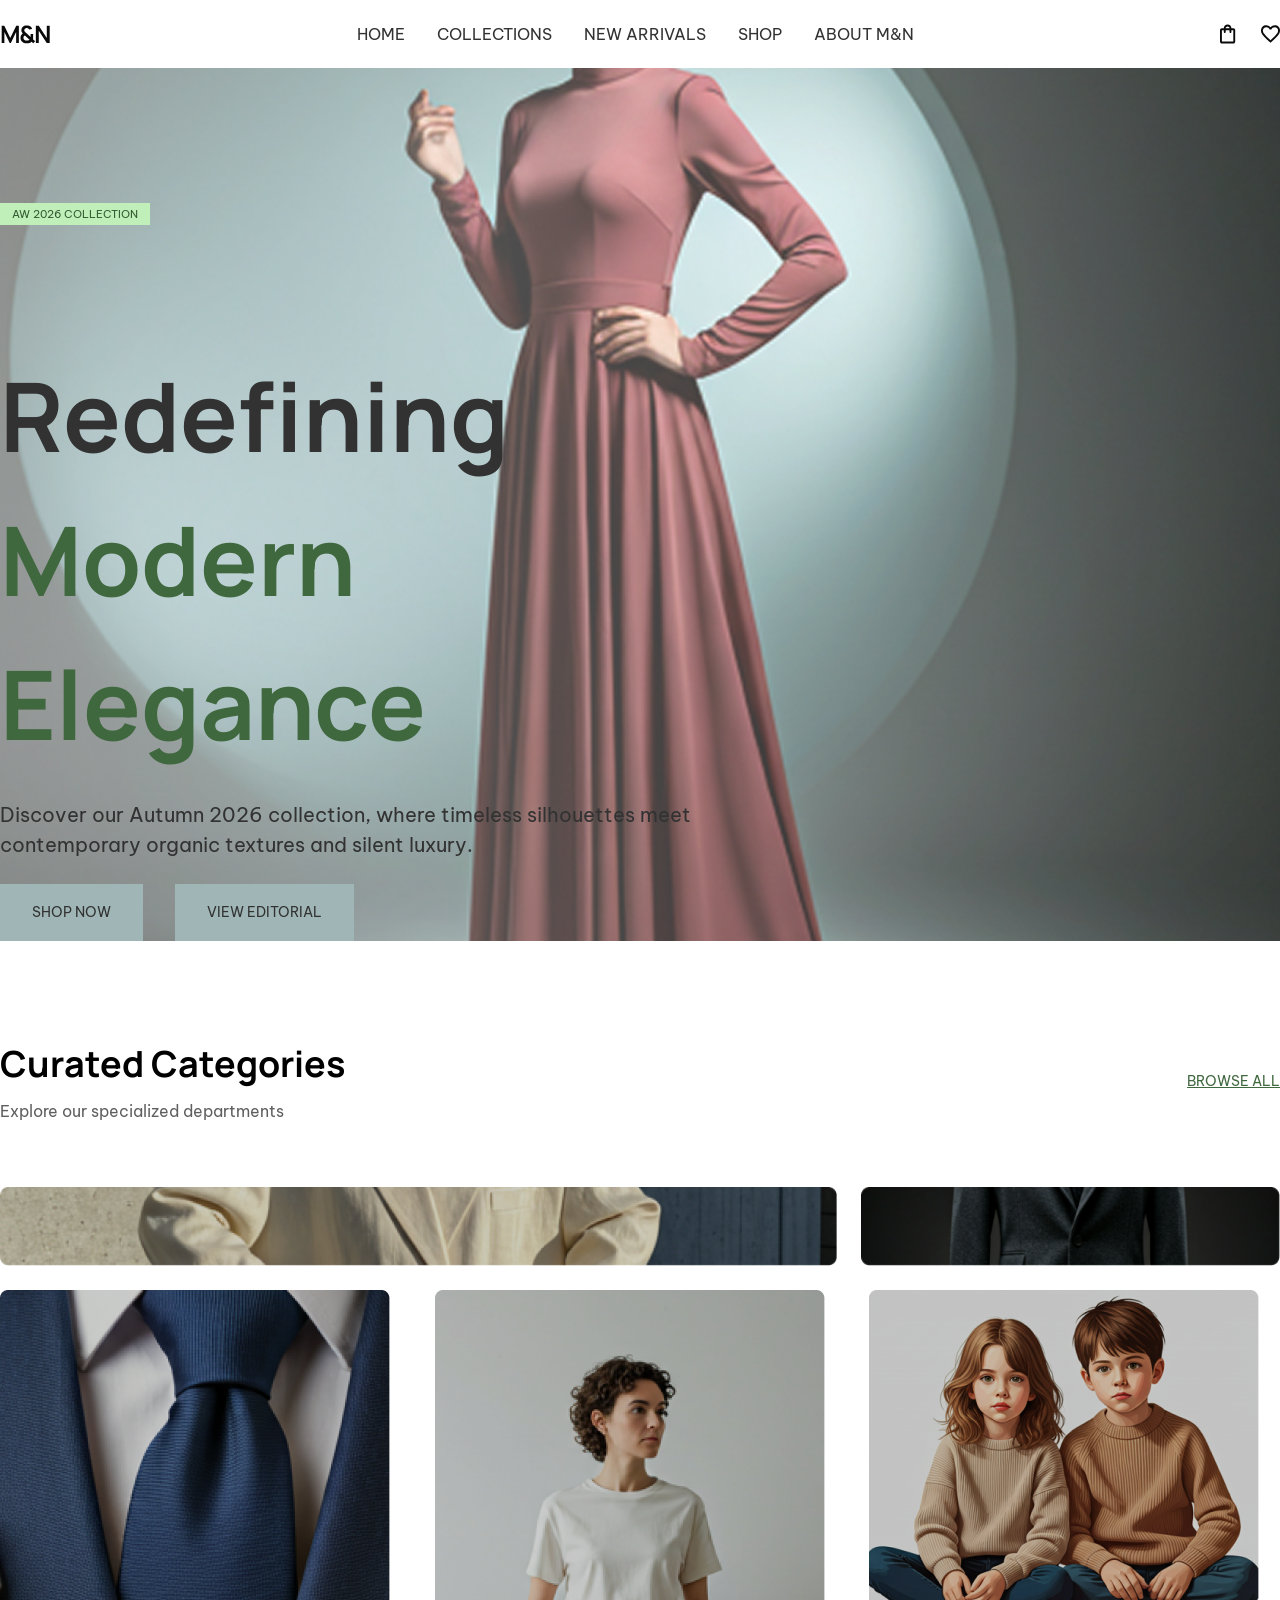
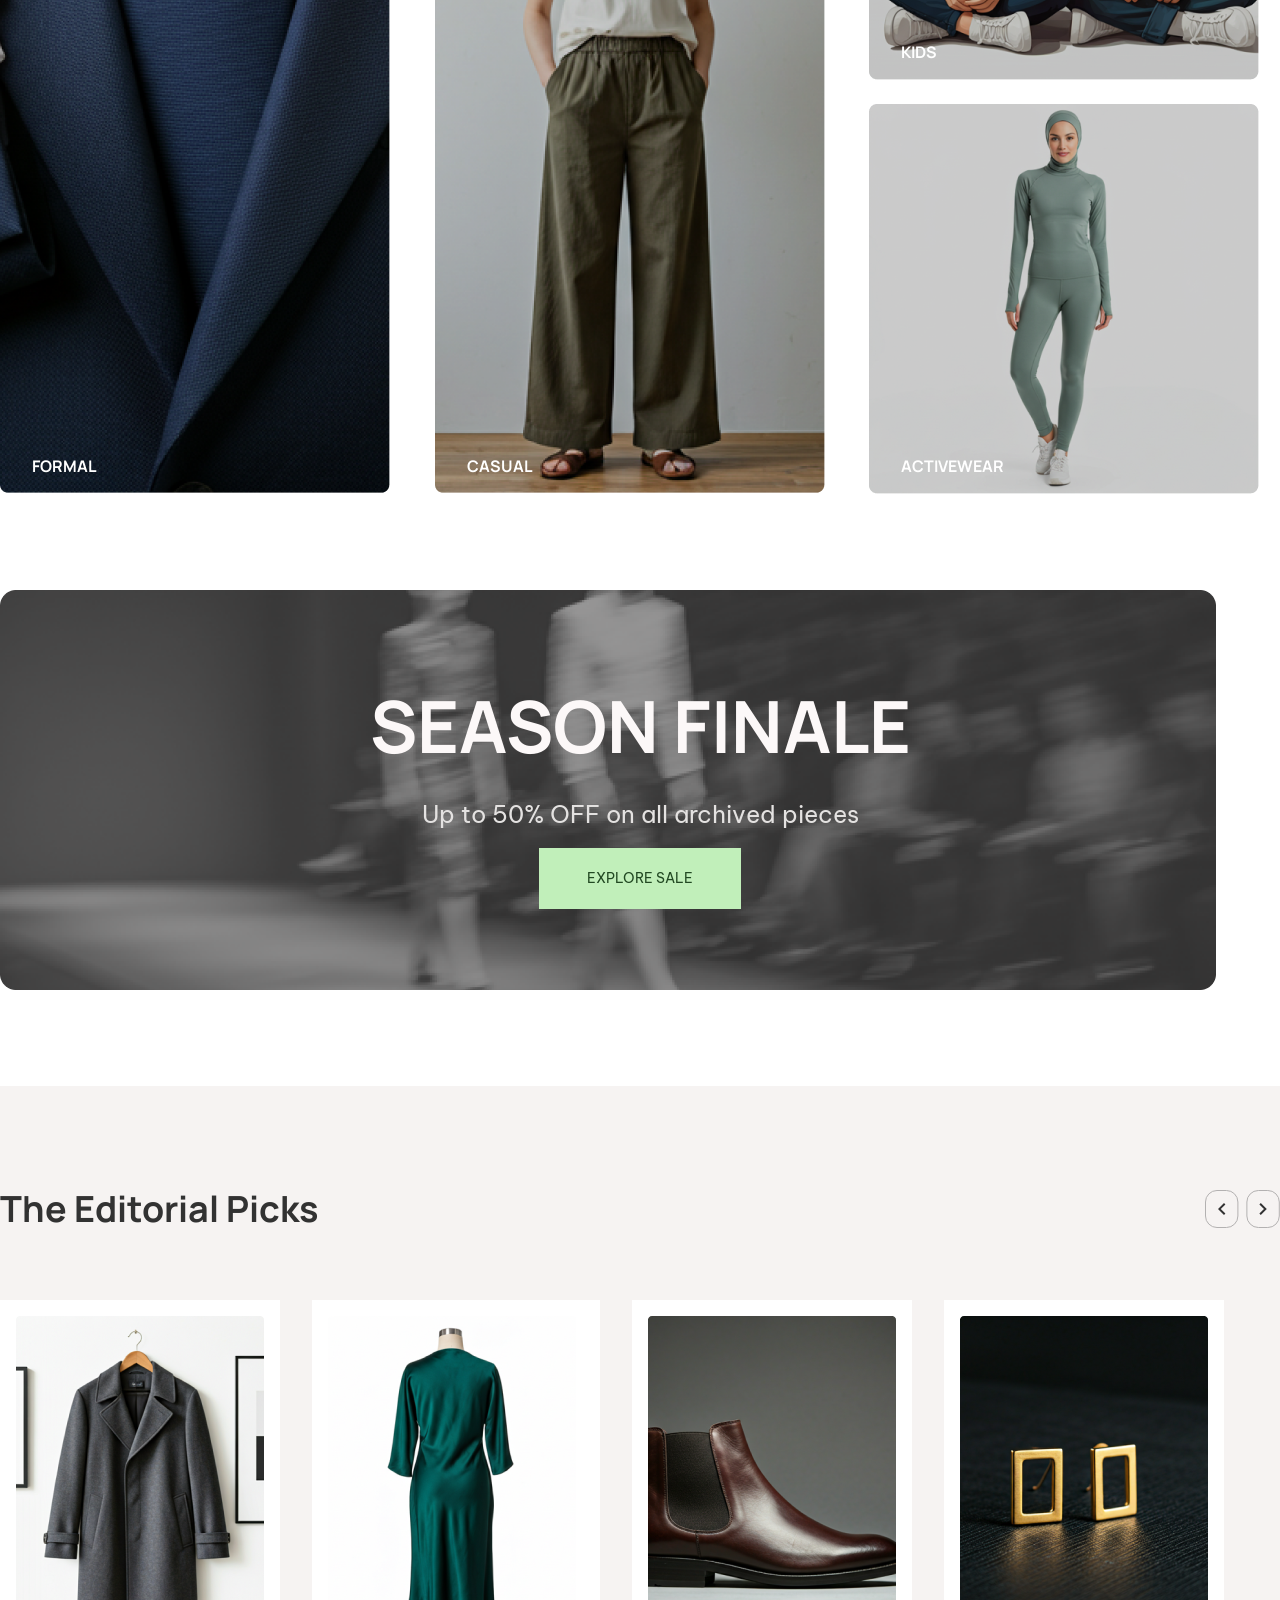
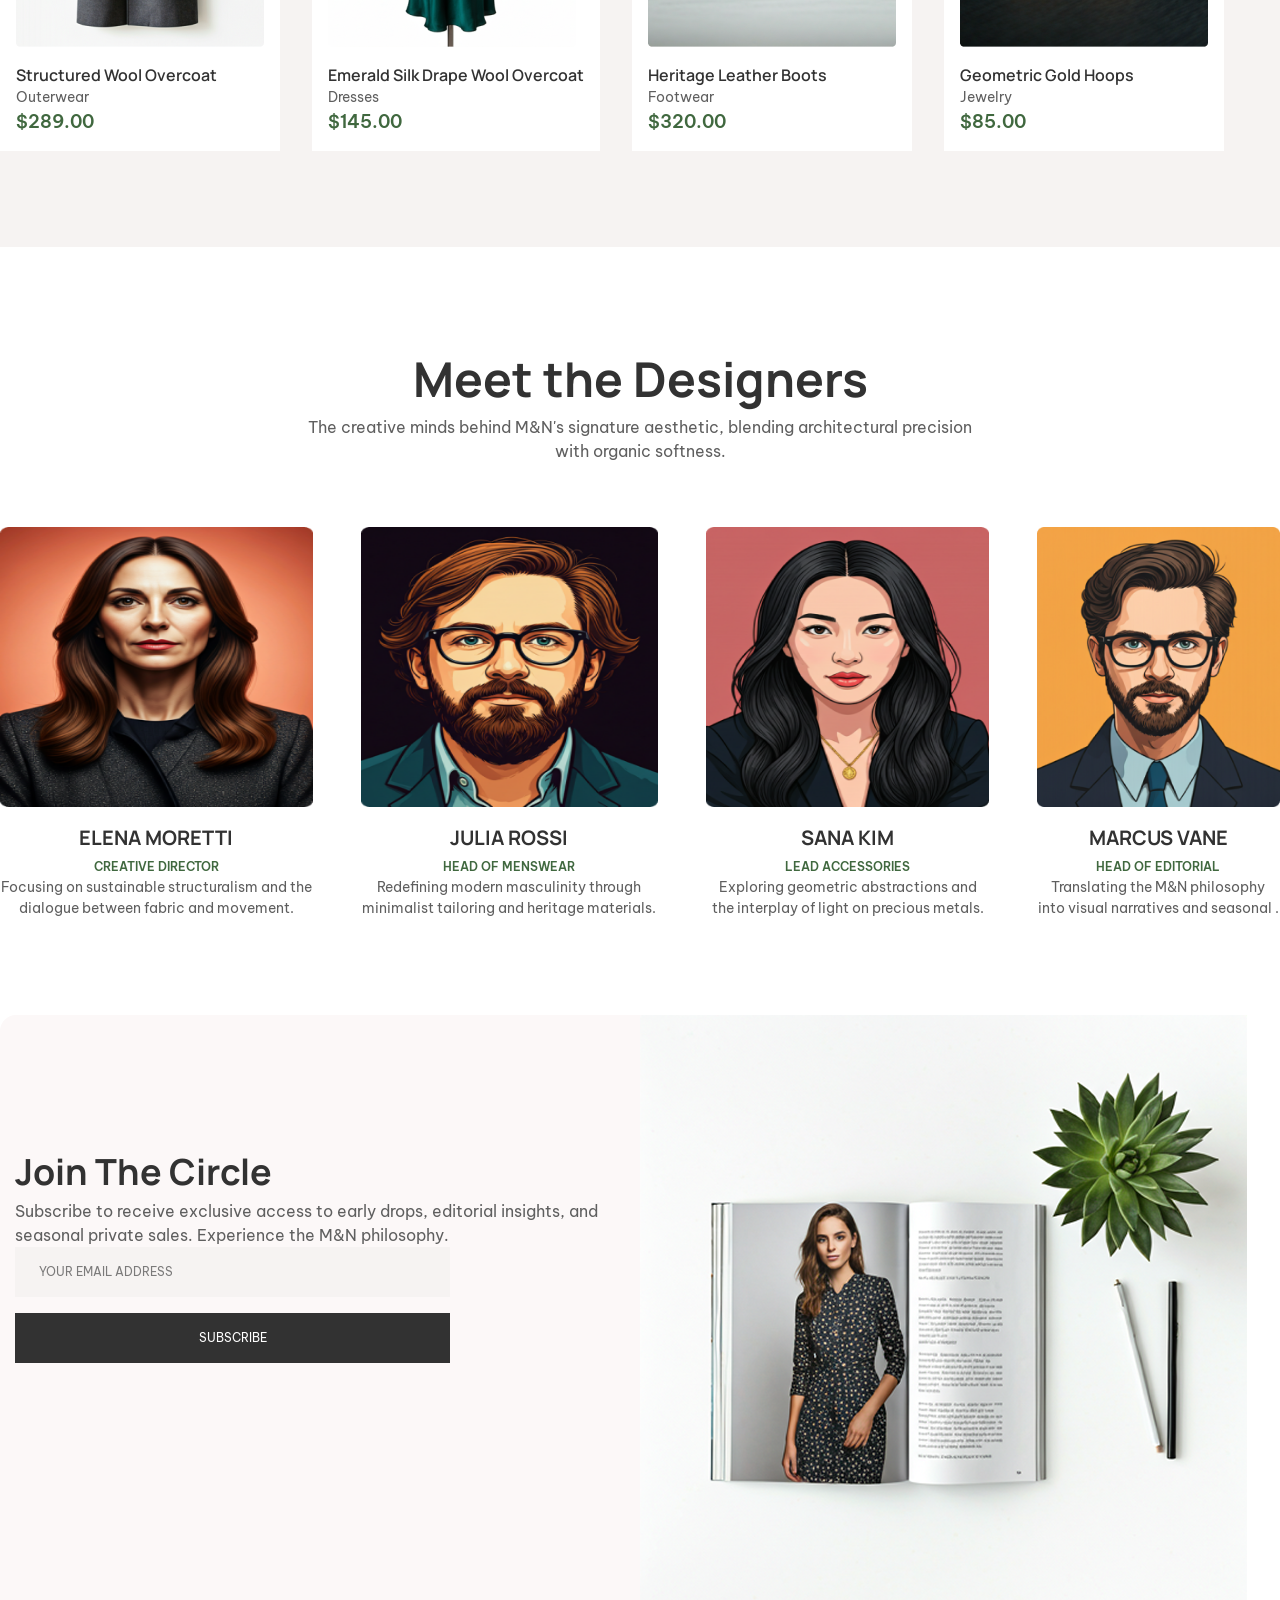
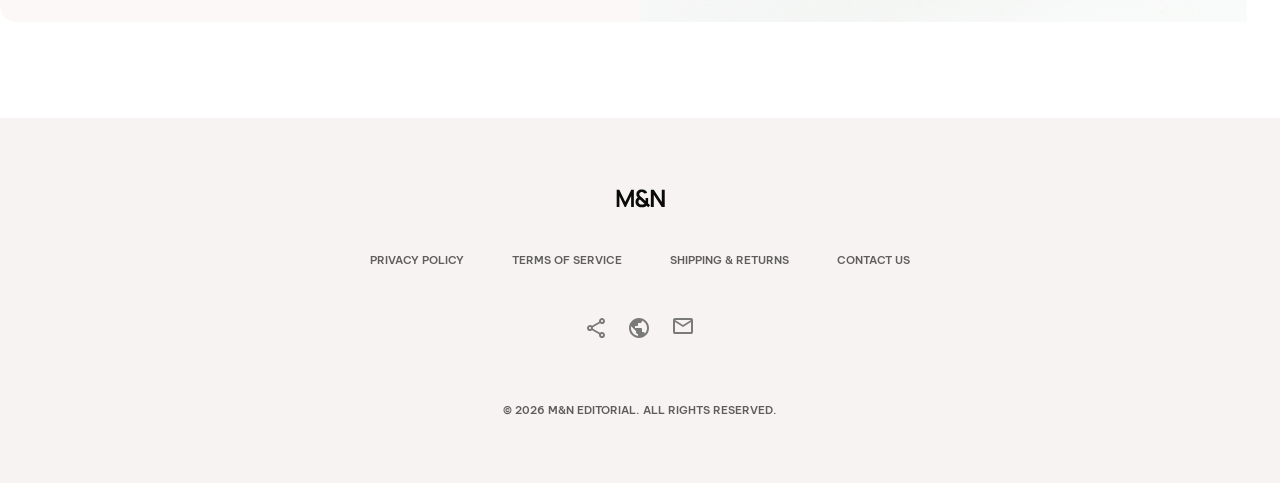
==== index.html @ 154e872b "respons-hero" ====
<!DOCTYPE html>
<html lang="en">

<head>
    <meta charset="UTF-8">
    <meta name="viewport" content="width=device-width, initial-scale=1.0">
    <title>Document</title>
    <link rel="stylesheet" href="./assets/output.css">
    <link rel="preconnect" href="https://fonts.googleapis.com">
    <link rel="preconnect" href="https://fonts.gstatic.com" crossorigin>
    <link
        href="https://fonts.googleapis.com/css2?family=Be+Vietnam+Pro:ital,wght@0,100;0,200;0,300;0,400;0,500;0,600;0,700;0,800;0,900;1,100;1,200;1,300;1,400;1,500;1,600;1,700;1,800;1,900&display=swap"
        rel="stylesheet">
    <link rel="preconnect" href="https://fonts.googleapis.com">
    <link rel="preconnect" href="https://fonts.gstatic.com" crossorigin>
    <link href="https://fonts.googleapis.com/css2?family=Manrope:wght@200..800&display=swap" rel="stylesheet">


</head>

<body>
    <header class="py-[24px] md:py-[18px] fixed top-0 left-0  w-full bg-white z-10">
        <div class="container mx-auto flex items-center justify-between">
            <div class="menue block lg:hidden">
                <a href="#"><img class="w-6 md:hidden" src="assets/imgs/menue.svg" alt="Menue"></a>
            </div>
            <div class="logo">
                <img src="assets/imgs/logo-mn.svg" alt="Logo">
            </div>
            <nav class="list hidden md:block">
                <ul class="flex gap-[32px] text-[16px] ">
                    <li><a class="font-body text-[#323232] hover:text-[#A8D5A2] transition" href="#">HOME</a></li>
                    <li><a class="font-body text-[#323232] hover:text-[#A8D5A2] transition" href="#">COLLECTIONS</a>
                    </li>
                    <li><a class="font-body text-[#323232] hover:text-[#A8D5A2] transition" href="#">NEW ARRIVALS</a>
                    </li>
                    <li><a class="font-body text-[#323232] hover:text-[#A8D5A2] transition" href="#">SHOP</a></li>
                    <li><a class="font-body text-[#323232] hover:text-[#A8D5A2] transition" href="#">ABOUT M&N</a></li>
                </ul>
            </nav>
            <div class="icons flex gap-[25.5px]">
                <a href="#"><img src="assets/imgs/cart.svg" alt="Cart"></a>
                <a class="Wishlist hidden md:block " href="#"><img src="assets/imgs/heart.svg" alt="Wishlist"></a>
            </div>
        </div>

    </header>




    <section
        style="background-image: url('assets/imgs/home-page-Hero.png'); background-size: cover; background-position: top; background-repeat: no-repeat;"
        class="min-h-screen pt-19.5 bg-cover">

        <div class="container mx-auto ">
            <div class="mt-[122px] hidden sm:block"> <samp
                    class="text-[#335B32] text-[11px]  bg-[#C1EFBA] py-[4px] px-[12px] mb-[24px] font-family-body ">AW
                    2026
                    COLLECTION</samp>
            </div>

            <h1
                class="md:text-[96px] text-[#323232] font-family-heading font-bold font-weight-[900] sm:text-[48px] mt-30 font-bold">
                Redefining</h1>
            <h1
                class="md:text-[96px] text-[#40683F] mb-[24px] font-family-heading font-bold font-weight-[900] sm:text-[48px]  font-bold ">
                Modern
                <br>Elegance
            </h1>

            <div class="md:text-[20px] sm:text-[14px]">
                <p class="md:text-[#323232] md:text-[20px] w-[60%] mb-[24px] font-body sm:text-[14px] text-white">
                    Discover our Autumn 2026 collection, where
                    timeless
                    silhouettes meet contemporary organic textures and silent
                    luxury.
                </p>
            </div>

            <div class="flex gap-8">
                <button
                    class="bg-[#A0B6B6] font-family-body  font-weight-[400] text-[#323232] hover:bg-[#40683F] hover:text-white transition  text-[10px] sm:py-[18px] sm:px-[28px] lg:text-[14px] lg:py-[18px] lg:px-8">SHOP
                    NOW</button>
                <button
                    class="bg-[#A0B6B6] font-family-body   font-weight-[400] text-[#323232] hover:bg-[#40683F] hover:text-white transition text-[10px] sm:py-[18px] sm:px-[28px] lg:text-[14px] lg:py-[18px] lg:px-[32px] ">VIEW
                    EDITORIAL</button>
            </div>

        </div>


    </section>


    <section class="mt-24">
        <dive class="container mx-auto flex items-center justify-between mb-16">
            <div>
                <h2 class="font-bold text-[36px] font-family-heading w-full">Curated Categories</h2>
                <p class="font-family-body text-[16px] text-[#5F5F5F] mt-2">Explore our specialized departments</p>
            </div>
            <div>
                <a class="font-family-body text-[14px] text-[#40683F] underline decoration-1 decoration-[#40683F]"
                    href="#">BROWSE ALL</a>
            </div>

        </dive>
    </section>



    <section>
        <div class="container mx-auto flex gap-[24px] mb-6">
            <img class="w-2/3 h-auto" src="assets/imgs/هوم-بيج-قسم-النساء-العلوي.png" alt="Curated Categories">
            <img class="w-1/3 h-auto" src="assets/imgs/home-page-men.png" alt="Curated Categories">
        </div>
        <div class="container mx-auto grid grid-cols-3 gap-[24px] mb-[96px]">
            <div class="relative col-span-1">
                <img src="assets/imgs/home-page-قس- الرجال.png" />
                <a class="absolute bottom-4 font-family-heading text-white ms-8 font-bold hover:scale-125 transition-all"
                    href="#">FORMAL</a>
            </div>

            <div class="relative col-span-1">
                <img src="assets/imgs/قسم-النساء home-page.png" />
                <a class="absolute bottom-4 font-family-heading text-white ms-8 font-bold hover:scale-125 transition-all"
                    href="#">CASUAL</a>
            </div>
            <div class="col-span-1 flex flex-col gap-[24px]">

                <div class="relative">
                    <img src="assets/imgs/قسم-الاطفال.png" />
                    <a class="absolute bottom-4 font-family-heading text-white ms-8 font-bold hover:scale-125 transition-all"
                        href="#">KIDS</a>
                </div>
                <div class="relative">
                    <img src="assets/imgs/قسم-الرياضة.png" />
                    <a class="absolute bottom-4 font-family-heading text-white ms-8 font-bold hover:scale-125 transition-all"
                        href="#">ACTIVEWEAR</a>
                </div>

            </div>




        </div>
    </section>

    <section>
        <div class="container mx-auto relative mb-24">
            <img src="assets/imgs/home-page-banner.png" alt="Banner Image">
            <div
                class="absolute bottom-10  top-1/2 left-1/2 -translate-x-1/2 -translate-y-1/2 flex flex-col gap-[16px] text-center items-center justify-center w-full ">
                <h1 class="text-[#FCF8F8] font-family-heading text-[72px] font-bold">SEASON FINALE</h1>
                <p class="text-[#E4E2E1] font-family-body text-[24px]">Up to 50% OFF on all archived pieces</p>
                <button
                    class="text-[#214822] py-[20px] px-[48px] bg-[#C1EFBA] font-family-body text-[14px] hover:text-white hover:bg-[#40683F] transition">EXPLORE
                    SALE</button>
            </div>

        </div>
    </section>

    <section class="bg-[#F6F3F2]">
        <div class="container mx-auto pt-24 pb-24 ">
            <div class="flex items-center justify-between mb-[64px] ">
                <div>
                    <h1 class="text-[36px] font-family-heading font-bold text-[#323232]">The Editorial Picks</h1>
                </div>
                <div>
                    <img src="assets/imgs/home-b-butt.svg" alt="Line Image">

                </div>
            </div>
            <div class="flex gap-[32px]">
                <div class="bg-white p-[16px] pe-[16px] w-fit">
                    <div class="">
                        <img src="assets/imgs/جكيت-home-page.png" alt="Jacket Image">
                    </div>
                    <div class="iteme gap-1 mt-4">
                        <h2 class="text-[#323232] font-family-body text-[16px] font-semibold">Structured Wool Overcoat
                        </h2>
                        <p class="text-[14px] font-family-body text-[#5F5F5F]">Outerwear</p>
                        <span class="text-[18px] font-family-body text-[#40683F] font-semibold">$289.00</span>
                    </div>
                </div>
                <div class="bg-white p-[16px] pe-[16px] w-fit">
                    <div class="">
                        <img src="assets/imgs/فستان-اخضر-هوم-بيج.png" alt="Jacket Image">
                    </div>
                    <div class="iteme gap-1 mt-4">
                        <h2 class="text-[#323232] font-family-body text-[16px] font-semibold">Emerald Silk Drape Wool
                            Overcoat
                        </h2>
                        <p class="text-[14px] font-family-body text-[#5F5F5F]">Dresses</p>
                        <span class="text-[18px] font-family-body text-[#40683F] font-semibold">$145.00</span>
                    </div>
                </div>
                <div class="bg-white p-[16px] pe-[16px] w-fit">
                    <div class="">
                        <img src="assets/imgs/حذاء-بني-هوم-بيج.png" alt="Jacket Image">
                    </div>
                    <div class="iteme gap-1 mt-4">
                        <h2 class="text-[#323232] font-family-body text-[16px] font-semibold">Heritage Leather Boots
                        </h2>
                        <p class="text-[14px] font-family-body text-[#5F5F5F]">Footwear</p>
                        <span class="text-[18px] font-family-body text-[#40683F] font-semibold">$320.00</span>
                    </div>
                </div>
                <div class="bg-white p-[16px] pe-[16px] w-fit">
                    <div class="">
                        <img src="assets/imgs/حلق-ذهبي-هوم-بيج.png" alt="Jacket Image">
                    </div>
                    <div class="iteme gap-1 mt-4">
                        <h2 class="text-[#323232] font-family-body text-[16px] font-semibold">Geometric Gold Hoops
                        </h2>
                        <p class="text-[14px] font-family-body text-[#5F5F5F]">Jewelry</p>
                        <span class="text-[18px] font-family-body text-[#40683F] font-semibold">$85.00</span>
                    </div>
                </div>

            </div>

        </div>
    </section>

    <section>
        <div class="container mx-auto mt-24 mb-24">
            <div class="text-center mb-16">
                <h1 class="text-[#323232] text-[48px] font-family-heading font-bold">
                    Meet the Designers
                </h1>
                <p class="text-[#5F5F5F] text-[16px] font-family-body">
                    The creative minds behind M&N's signature aesthetic, blending architectural precision
                    <br> with organic softness.
                </p>
            </div>
            <div>
                <div class="flex gap-12 text-center justify-center ">

                    <div class="">
                        <img class="w-full h-[280px]" src="./assets/imgs/ايلانا-هوم-بيج.png" . alt="Designer Image">
                        <div class="text-center w-auto gap-2 mt-4 ">
                            <h2 class="text-[#323232] font-family-heading font-bold text-[20px]">ELENA MORETTI</h2>
                            <span class="text-[#40683F] text-[12px] font-family-body font-semibold">CREATIVE
                                DIRECTOR</span>
                            <p class="text-[#5F5F5F] text-[14px] font-family-body">Focusing on sustainable
                                structuralism and the dialogue
                                between fabric and movement.
                            </p>
                        </div>
                    </div>
                    <div class="">
                        <img class="w-full h-[280px]" src="./assets/imgs/جوليان-هوم-بيج.png" . alt="Designer Image">
                        <div class="text-center w-auto gap-2 mt-4 ">
                            <h2 class="text-[#323232] font-family-heading font-bold text-[20px]">JULIA ROSSI</h2>
                            <span class="text-[#40683F] text-[12px] font-family-body font-semibold">HEAD OF MENSWEAR
                            </span>
                            <p class="text-[#5F5F5F] text-[14px] font-family-body">Redefining modern masculinity
                                through minimalist tailoring and
                                heritage materials.

                            </p>
                        </div>
                    </div>

                    <div class="">
                        <img class="w-full h-[280px]" src="./assets/imgs/سانا-هوم-بيج.png" . alt="Designer Image">
                        <div class="text-center w-auto gap-2 mt-4 ">
                            <h2 class="text-[#323232] font-family-heading font-bold text-[20px]">SANA KIM</h2>
                            <span class="text-[#40683F] text-[12px] font-family-body font-semibold">LEAD ACCESSORIES
                            </span>
                            <p class="text-[#5F5F5F] text-[14px] font-family-body">Exploring geometric abstractions
                                and the interplay of light on
                                precious metals.

                            </p>
                        </div>
                    </div>
                    <div class="">
                        <img class="w-full h-[280px]" src="./assets/imgs/ماركوس-هوم-بيج.png" . alt="Designer Image">
                        <div class="text-center w-auto gap-2 mt-4 ">
                            <h2 class="text-[#323232] font-family-heading font-bold text-[20px]">MARCUS VANE </h2>
                            <span class="text-[#40683F] text-[12px] font-family-body font-semibold">HEAD OF EDITORIAL
                            </span>
                            <p class="text-[#5F5F5F] text-[14px] font-family-body">Translating the M&N philosophy
                                into visual narratives and seasonal
                                .

                            </p>
                        </div>
                    </div>



                </div>
            </div>



        </div>
    </section>

    <section>
        <div class="container mx-auto mb-24">
            <div class="flex ">
                <div class="items-center w-1/2 bg-[#FCF8F8] rounded-s-2xl">
                    <div class="mt-32.5 me-[15px] ms-[15px]">
                        <h1 class="text-[#323232] text-[36px] font-family-heading font-bold">Join The Circle</h1>
                        <p class="text-[#5F5F5F] text-[16px] font-family-body">Subscribe to receive exclusive access to
                            early drops,
                            editorial insights, and seasonal private sales. Experience
                            the M&N philosophy.
                        </p>
                        <button
                            class="text-[#7B7A7A] text-[12px] font-family-body bg-[#F6F3F2] py-[16px] ps-[24px] pe-[276.5px]">YOUR
                            EMAIL ADDRESS</button>
                        <button
                            class="text-white bg-[#323232] font-family-body text-[12px] py-[16px] px-[183.5px] mt-4 hover:text-[#323232] hover:bg-white transition">SUBSCRIBE</button>
                    </div>

                </div>
                <div class="rounded-e-2xl">
                    <img src="./assets/imgs/home-page-اخ- صورة.png" . alt="Join The Circle Image">
                </div>
            </div>

        </div>
    </section>

    <footer class="bg-[#F6F3F2]">
        <div class="items-center">
            <div class="container mx-auto  flex flex-col items-center text-center  ">
                <div class="mt-[64px]">
                    <img class="" src="./assets/imgs/logo-mn.svg" />
                </div>
                <div class="mt-[32px]">
                    <ul class="flex gap-[48px]">
                        <li><a class="text-[#5F5E5E] font-family-body font-semibold text-[11px]" href="#">PRIVACY
                                POLICY</a></li>
                        <li><a class="text-[#5F5E5E] font-family-body font-semibold text-[11px]" href="#">TERMS OF
                                SERVICE</a></li>
                        <li><a class="text-[#5F5E5E] font-family-body font-semibold text-[11px]" href="#">SHIPPING &
                                RETURNS</a></li>
                        <li><a class="text-[#5F5E5E] font-family-body font-semibold text-[11px]" href="#">CONTACT US</a>
                        </li>
                    </ul>
                </div>
                <div class="flex justify-center gap-[24px] mt-[48px] mb-[64px]">
                    <a href="#"><img src="./assets/imgs/footer-share.svg" /></a>
                    <a href="#"><img src="./assets/imgs/footer world.svg" /></a>
                    <a href="#"><img src="./assets/imgs/footer-massege.svg" /></a>
                </div>
                <div class="mb-[64px]">
                    <p class="text-[#5F5E5E] text-[11px] font-family-body font-semibold">© 2026 M&N EDITORIAL. ALL
                        RIGHTS RESERVED.</p>
                </div>

            </div>
        </div>
    </footer>

</body>

</html>
---- assets/output.css ----
/*! tailwindcss v4.2.4 | MIT License | https://tailwindcss.com */
@layer properties;
@layer theme, base, components, utilities;
@layer theme {
  :root, :host {
    --font-sans: ui-sans-serif, system-ui, sans-serif, "Apple Color Emoji",
      "Segoe UI Emoji", "Segoe UI Symbol", "Noto Color Emoji";
    --font-mono: ui-monospace, SFMono-Regular, Menlo, Monaco, Consolas, "Liberation Mono",
      "Courier New", monospace;
    --color-white: #fff;
    --spacing: 0.25rem;
    --font-weight-semibold: 600;
    --font-weight-bold: 700;
    --radius-2xl: 1rem;
    --default-transition-duration: 150ms;
    --default-transition-timing-function: cubic-bezier(0.4, 0, 0.2, 1);
    --default-font-family: var(--font-sans);
    --default-mono-font-family: var(--font-mono);
    --font-family-body: 'Be Vietnam Pro', sans-serif;
    --font-family-heading: 'Manrope', sans-serif;
  }
}
@layer base {
  *, ::after, ::before, ::backdrop, ::file-selector-button {
    box-sizing: border-box;
    margin: 0;
    padding: 0;
    border: 0 solid;
  }
  html, :host {
    line-height: 1.5;
    -webkit-text-size-adjust: 100%;
    tab-size: 4;
    font-family: var(--default-font-family, ui-sans-serif, system-ui, sans-serif, "Apple Color Emoji", "Segoe UI Emoji", "Segoe UI Symbol", "Noto Color Emoji");
    font-feature-settings: var(--default-font-feature-settings, normal);
    font-variation-settings: var(--default-font-variation-settings, normal);
    -webkit-tap-highlight-color: transparent;
  }
  hr {
    height: 0;
    color: inherit;
    border-top-width: 1px;
  }
  abbr:where([title]) {
    -webkit-text-decoration: underline dotted;
    text-decoration: underline dotted;
  }
  h1, h2, h3, h4, h5, h6 {
    font-size: inherit;
    font-weight: inherit;
  }
  a {
    color: inherit;
    -webkit-text-decoration: inherit;
    text-decoration: inherit;
  }
  b, strong {
    font-weight: bolder;
  }
  code, kbd, samp, pre {
    font-family: var(--default-mono-font-family, ui-monospace, SFMono-Regular, Menlo, Monaco, Consolas, "Liberation Mono", "Courier New", monospace);
    font-feature-settings: var(--default-mono-font-feature-settings, normal);
    font-variation-settings: var(--default-mono-font-variation-settings, normal);
    font-size: 1em;
  }
  small {
    font-size: 80%;
  }
  sub, sup {
    font-size: 75%;
    line-height: 0;
    position: relative;
    vertical-align: baseline;
  }
  sub {
    bottom: -0.25em;
  }
  sup {
    top: -0.5em;
  }
  table {
    text-indent: 0;
    border-color: inherit;
    border-collapse: collapse;
  }
  :-moz-focusring {
    outline: auto;
  }
  progress {
    vertical-align: baseline;
  }
  summary {
    display: list-item;
  }
  ol, ul, menu {
    list-style: none;
  }
  img, svg, video, canvas, audio, iframe, embed, object {
    display: block;
    vertical-align: middle;
  }
  img, video {
    max-width: 100%;
    height: auto;
  }
  button, input, select, optgroup, textarea, ::file-selector-button {
    font: inherit;
    font-feature-settings: inherit;
    font-variation-settings: inherit;
    letter-spacing: inherit;
    color: inherit;
    border-radius: 0;
    background-color: transparent;
    opacity: 1;
  }
  :where(select:is([multiple], [size])) optgroup {
    font-weight: bolder;
  }
  :where(select:is([multiple], [size])) optgroup option {
    padding-inline-start: 20px;
  }
  ::file-selector-button {
    margin-inline-end: 4px;
  }
  ::placeholder {
    opacity: 1;
  }
  @supports (not (-webkit-appearance: -apple-pay-button))  or (contain-intrinsic-size: 1px) {
    ::placeholder {
      color: currentcolor;
      @supports (color: color-mix(in lab, red, red)) {
        color: color-mix(in oklab, currentcolor 50%, transparent);
      }
    }
  }
  textarea {
    resize: vertical;
  }
  ::-webkit-search-decoration {
    -webkit-appearance: none;
  }
  ::-webkit-date-and-time-value {
    min-height: 1lh;
    text-align: inherit;
  }
  ::-webkit-datetime-edit {
    display: inline-flex;
  }
  ::-webkit-datetime-edit-fields-wrapper {
    padding: 0;
  }
  ::-webkit-datetime-edit, ::-webkit-datetime-edit-year-field, ::-webkit-datetime-edit-month-field, ::-webkit-datetime-edit-day-field, ::-webkit-datetime-edit-hour-field, ::-webkit-datetime-edit-minute-field, ::-webkit-datetime-edit-second-field, ::-webkit-datetime-edit-millisecond-field, ::-webkit-datetime-edit-meridiem-field {
    padding-block: 0;
  }
  ::-webkit-calendar-picker-indicator {
    line-height: 1;
  }
  :-moz-ui-invalid {
    box-shadow: none;
  }
  button, input:where([type="button"], [type="reset"], [type="submit"]), ::file-selector-button {
    appearance: button;
  }
  ::-webkit-inner-spin-button, ::-webkit-outer-spin-button {
    height: auto;
  }
  [hidden]:where(:not([hidden="until-found"])) {
    display: none !important;
  }
}
@layer utilities {
  .absolute {
    position: absolute;
  }
  .fixed {
    position: fixed;
  }
  .relative {
    position: relative;
  }
  .top-0 {
    top: calc(var(--spacing) * 0);
  }
  .top-1 {
    top: calc(var(--spacing) * 1);
  }
  .top-1\/2 {
    top: calc(1 / 2 * 100%);
  }
  .bottom-4 {
    bottom: calc(var(--spacing) * 4);
  }
  .bottom-10 {
    bottom: calc(var(--spacing) * 10);
  }
  .left-0 {
    left: calc(var(--spacing) * 0);
  }
  .left-1 {
    left: calc(var(--spacing) * 1);
  }
  .left-1\/2 {
    left: calc(1 / 2 * 100%);
  }
  .z-10 {
    z-index: 10;
  }
  .col-span-1 {
    grid-column: span 1 / span 1;
  }
  .container {
    width: 100%;
    @media (width >= 40rem) {
      max-width: 40rem;
    }
    @media (width >= 48rem) {
      max-width: 48rem;
    }
    @media (width >= 64rem) {
      max-width: 64rem;
    }
    @media (width >= 80rem) {
      max-width: 80rem;
    }
    @media (width >= 96rem) {
      max-width: 96rem;
    }
  }
  .mx-auto {
    margin-inline: auto;
  }
  .ms-8 {
    margin-inline-start: calc(var(--spacing) * 8);
  }
  .ms-\[15px\] {
    margin-inline-start: 15px;
  }
  .me-\[15px\] {
    margin-inline-end: 15px;
  }
  .mt-2 {
    margin-top: calc(var(--spacing) * 2);
  }
  .mt-4 {
    margin-top: calc(var(--spacing) * 4);
  }
  .mt-24 {
    margin-top: calc(var(--spacing) * 24);
  }
  .mt-30 {
    margin-top: calc(var(--spacing) * 30);
  }
  .mt-32 {
    margin-top: calc(var(--spacing) * 32);
  }
  .mt-32\.5 {
    margin-top: calc(var(--spacing) * 32.5);
  }
  .mt-\[32px\] {
    margin-top: 32px;
  }
  .mt-\[48px\] {
    margin-top: 48px;
  }
  .mt-\[64px\] {
    margin-top: 64px;
  }
  .mt-\[122px\] {
    margin-top: 122px;
  }
  .mb-6 {
    margin-bottom: calc(var(--spacing) * 6);
  }
  .mb-16 {
    margin-bottom: calc(var(--spacing) * 16);
  }
  .mb-24 {
    margin-bottom: calc(var(--spacing) * 24);
  }
  .mb-\[24px\] {
    margin-bottom: 24px;
  }
  .mb-\[64px\] {
    margin-bottom: 64px;
  }
  .mb-\[96px\] {
    margin-bottom: 96px;
  }
  .block {
    display: block;
  }
  .flex {
    display: flex;
  }
  .grid {
    display: grid;
  }
  .hidden {
    display: none;
  }
  .table {
    display: table;
  }
  .h-\[280px\] {
    height: 280px;
  }
  .h-auto {
    height: auto;
  }
  .min-h-screen {
    min-height: 100vh;
  }
  .w-1 {
    width: calc(var(--spacing) * 1);
  }
  .w-1\/2 {
    width: calc(1 / 2 * 100%);
  }
  .w-1\/3 {
    width: calc(1 / 3 * 100%);
  }
  .w-2 {
    width: calc(var(--spacing) * 2);
  }
  .w-2\/3 {
    width: calc(2 / 3 * 100%);
  }
  .w-6 {
    width: calc(var(--spacing) * 6);
  }
  .w-\[60\%\] {
    width: 60%;
  }
  .w-auto {
    width: auto;
  }
  .w-fit {
    width: fit-content;
  }
  .w-full {
    width: 100%;
  }
  .border-collapse {
    border-collapse: collapse;
  }
  .-translate-x-1 {
    --tw-translate-x: calc(var(--spacing) * -1);
    translate: var(--tw-translate-x) var(--tw-translate-y);
  }
  .-translate-x-1\/2 {
    --tw-translate-x: calc(calc(1 / 2 * 100%) * -1);
    translate: var(--tw-translate-x) var(--tw-translate-y);
  }
  .-translate-y-1 {
    --tw-translate-y: calc(var(--spacing) * -1);
    translate: var(--tw-translate-x) var(--tw-translate-y);
  }
  .-translate-y-1\/2 {
    --tw-translate-y: calc(calc(1 / 2 * 100%) * -1);
    translate: var(--tw-translate-x) var(--tw-translate-y);
  }
  .resize {
    resize: both;
  }
  .grid-cols-3 {
    grid-template-columns: repeat(3, minmax(0, 1fr));
  }
  .flex-col {
    flex-direction: column;
  }
  .items-center {
    align-items: center;
  }
  .justify-between {
    justify-content: space-between;
  }
  .justify-center {
    justify-content: center;
  }
  .gap-1 {
    gap: calc(var(--spacing) * 1);
  }
  .gap-2 {
    gap: calc(var(--spacing) * 2);
  }
  .gap-8 {
    gap: calc(var(--spacing) * 8);
  }
  .gap-12 {
    gap: calc(var(--spacing) * 12);
  }
  .gap-\[16px\] {
    gap: 16px;
  }
  .gap-\[24px\] {
    gap: 24px;
  }
  .gap-\[25\.5px\] {
    gap: 25.5px;
  }
  .gap-\[32px\] {
    gap: 32px;
  }
  .gap-\[48px\] {
    gap: 48px;
  }
  .rounded-s-2xl {
    border-start-start-radius: var(--radius-2xl);
    border-end-start-radius: var(--radius-2xl);
  }
  .rounded-e-2xl {
    border-start-end-radius: var(--radius-2xl);
    border-end-end-radius: var(--radius-2xl);
  }
  .border {
    border-style: var(--tw-border-style);
    border-width: 1px;
  }
  .bg-\[\#323232\] {
    background-color: #323232;
  }
  .bg-\[\#A0B6B6\] {
    background-color: #A0B6B6;
  }
  .bg-\[\#C1EFBA\] {
    background-color: #C1EFBA;
  }
  .bg-\[\#F6F3F2\] {
    background-color: #F6F3F2;
  }
  .bg-\[\#FCF8F8\] {
    background-color: #FCF8F8;
  }
  .bg-white {
    background-color: var(--color-white);
  }
  .bg-cover {
    background-size: cover;
  }
  .p-\[16px\] {
    padding: 16px;
  }
  .px-\[12px\] {
    padding-inline: 12px;
  }
  .px-\[32px\] {
    padding-inline: 32px;
  }
  .px-\[48px\] {
    padding-inline: 48px;
  }
  .px-\[183\.5px\] {
    padding-inline: 183.5px;
  }
  .py-\[4px\] {
    padding-block: 4px;
  }
  .py-\[16px\] {
    padding-block: 16px;
  }
  .py-\[18px\] {
    padding-block: 18px;
  }
  .py-\[20px\] {
    padding-block: 20px;
  }
  .py-\[24px\] {
    padding-block: 24px;
  }
  .ps-\[24px\] {
    padding-inline-start: 24px;
  }
  .pe-\[16px\] {
    padding-inline-end: 16px;
  }
  .pe-\[276\.5px\] {
    padding-inline-end: 276.5px;
  }
  .pt-19 {
    padding-top: calc(var(--spacing) * 19);
  }
  .pt-19\.5 {
    padding-top: calc(var(--spacing) * 19.5);
  }
  .pt-24 {
    padding-top: calc(var(--spacing) * 24);
  }
  .pt-\[78px\] {
    padding-top: 78px;
  }
  .pb-24 {
    padding-bottom: calc(var(--spacing) * 24);
  }
  .text-center {
    text-align: center;
  }
  .font-family-body {
    font-family: var(--font-family-body);
  }
  .font-family-heading {
    font-family: var(--font-family-heading);
  }
  .text-\[10px\] {
    font-size: 10px;
  }
  .text-\[11px\] {
    font-size: 11px;
  }
  .text-\[12px\] {
    font-size: 12px;
  }
  .text-\[14px\] {
    font-size: 14px;
  }
  .text-\[16px\] {
    font-size: 16px;
  }
  .text-\[18px\] {
    font-size: 18px;
  }
  .text-\[20px\] {
    font-size: 20px;
  }
  .text-\[24px\] {
    font-size: 24px;
  }
  .text-\[36px\] {
    font-size: 36px;
  }
  .text-\[48px\] {
    font-size: 48px;
  }
  .text-\[72px\] {
    font-size: 72px;
  }
  .font-bold {
    --tw-font-weight: var(--font-weight-bold);
    font-weight: var(--font-weight-bold);
  }
  .font-semibold {
    --tw-font-weight: var(--font-weight-semibold);
    font-weight: var(--font-weight-semibold);
  }
  .text-\[\#5F5E5E\] {
    color: #5F5E5E;
  }
  .text-\[\#5F5F5F\] {
    color: #5F5F5F;
  }
  .text-\[\#7B7A7A\] {
    color: #7B7A7A;
  }
  .text-\[\#335B32\] {
    color: #335B32;
  }
  .text-\[\#40683F\] {
    color: #40683F;
  }
  .text-\[\#214822\] {
    color: #214822;
  }
  .text-\[\#323232\] {
    color: #323232;
  }
  .text-\[\#E4E2E1\] {
    color: #E4E2E1;
  }
  .text-\[\#FCF8F8\] {
    color: #FCF8F8;
  }
  .text-white {
    color: var(--color-white);
  }
  .underline {
    text-decoration-line: underline;
  }
  .decoration-\[\#40683F\] {
    text-decoration-color: #40683F;
  }
  .decoration-1 {
    text-decoration-thickness: 1px;
  }
  .outline {
    outline-style: var(--tw-outline-style);
    outline-width: 1px;
  }
  .transition {
    transition-property: color, background-color, border-color, outline-color, text-decoration-color, fill, stroke, --tw-gradient-from, --tw-gradient-via, --tw-gradient-to, opacity, box-shadow, transform, translate, scale, rotate, filter, -webkit-backdrop-filter, backdrop-filter, display, content-visibility, overlay, pointer-events;
    transition-timing-function: var(--tw-ease, var(--default-transition-timing-function));
    transition-duration: var(--tw-duration, var(--default-transition-duration));
  }
  .transition-all {
    transition-property: all;
    transition-timing-function: var(--tw-ease, var(--default-transition-timing-function));
    transition-duration: var(--tw-duration, var(--default-transition-duration));
  }
  .hover\:scale-125 {
    &:hover {
      @media (hover: hover) {
        --tw-scale-x: 125%;
        --tw-scale-y: 125%;
        --tw-scale-z: 125%;
        scale: var(--tw-scale-x) var(--tw-scale-y);
      }
    }
  }
  .hover\:bg-\[\#40683F\] {
    &:hover {
      @media (hover: hover) {
        background-color: #40683F;
      }
    }
  }
  .hover\:bg-white {
    &:hover {
      @media (hover: hover) {
        background-color: var(--color-white);
      }
    }
  }
  .hover\:text-\[\#323232\] {
    &:hover {
      @media (hover: hover) {
        color: #323232;
      }
    }
  }
  .hover\:text-\[\#A8D5A2\] {
    &:hover {
      @media (hover: hover) {
        color: #A8D5A2;
      }
    }
  }
  .hover\:text-white {
    &:hover {
      @media (hover: hover) {
        color: var(--color-white);
      }
    }
  }
  .sm\:block {
    @media (width >= 40rem) {
      display: block;
    }
  }
  .sm\:flex {
    @media (width >= 40rem) {
      display: flex;
    }
  }
  .sm\:flex-col {
    @media (width >= 40rem) {
      flex-direction: column;
    }
  }
  .sm\:items-start {
    @media (width >= 40rem) {
      align-items: flex-start;
    }
  }
  .sm\:gap-4 {
    @media (width >= 40rem) {
      gap: calc(var(--spacing) * 4);
    }
  }
  .sm\:px-\[20\] {
    @media (width >= 40rem) {
      padding-inline: 20;
    }
  }
  .sm\:px-\[20px\] {
    @media (width >= 40rem) {
      padding-inline: 20px;
    }
  }
  .sm\:px-\[26px\] {
    @media (width >= 40rem) {
      padding-inline: 26px;
    }
  }
  .sm\:px-\[28px\] {
    @media (width >= 40rem) {
      padding-inline: 28px;
    }
  }
  .sm\:px-\[px\] {
    @media (width >= 40rem) {
      padding-inline: px;
    }
  }
  .sm\:py-\[1px\] {
    @media (width >= 40rem) {
      padding-block: 1px;
    }
  }
  .sm\:py-\[10\] {
    @media (width >= 40rem) {
      padding-block: 10;
    }
  }
  .sm\:py-\[10px\] {
    @media (width >= 40rem) {
      padding-block: 10px;
    }
  }
  .sm\:py-\[14px\] {
    @media (width >= 40rem) {
      padding-block: 14px;
    }
  }
  .sm\:py-\[16px\] {
    @media (width >= 40rem) {
      padding-block: 16px;
    }
  }
  .sm\:py-\[18px\] {
    @media (width >= 40rem) {
      padding-block: 18px;
    }
  }
  .sm\:py-\[px\] {
    @media (width >= 40rem) {
      padding-block: px;
    }
  }
  .sm\:text-\[5px\] {
    @media (width >= 40rem) {
      font-size: 5px;
    }
  }
  .sm\:text-\[10px\] {
    @media (width >= 40rem) {
      font-size: 10px;
    }
  }
  .sm\:text-\[11px\] {
    @media (width >= 40rem) {
      font-size: 11px;
    }
  }
  .sm\:text-\[14px\] {
    @media (width >= 40rem) {
      font-size: 14px;
    }
  }
  .sm\:text-\[48px\] {
    @media (width >= 40rem) {
      font-size: 48px;
    }
  }
  .md\:block {
    @media (width >= 48rem) {
      display: block;
    }
  }
  .md\:flex {
    @media (width >= 48rem) {
      display: flex;
    }
  }
  .md\:hidden {
    @media (width >= 48rem) {
      display: none;
    }
  }
  .md\:flex-col {
    @media (width >= 48rem) {
      flex-direction: column;
    }
  }
  .md\:items-start {
    @media (width >= 48rem) {
      align-items: flex-start;
    }
  }
  .md\:py-\[18px\] {
    @media (width >= 48rem) {
      padding-block: 18px;
    }
  }
  .md\:text-\[14px\] {
    @media (width >= 48rem) {
      font-size: 14px;
    }
  }
  .md\:text-\[20px\] {
    @media (width >= 48rem) {
      font-size: 20px;
    }
  }
  .md\:text-\[96px\] {
    @media (width >= 48rem) {
      font-size: 96px;
    }
  }
  .md\:text-\[\#323232\] {
    @media (width >= 48rem) {
      color: #323232;
    }
  }
  .lg\:flex {
    @media (width >= 64rem) {
      display: flex;
    }
  }
  .lg\:hidden {
    @media (width >= 64rem) {
      display: none;
    }
  }
  .lg\:px-8 {
    @media (width >= 64rem) {
      padding-inline: calc(var(--spacing) * 8);
    }
  }
  .lg\:px-\[32px\] {
    @media (width >= 64rem) {
      padding-inline: 32px;
    }
  }
  .lg\:py-\[18px\] {
    @media (width >= 64rem) {
      padding-block: 18px;
    }
  }
  .lg\:text-\[5px\] {
    @media (width >= 64rem) {
      font-size: 5px;
    }
  }
  .lg\:text-\[14px\] {
    @media (width >= 64rem) {
      font-size: 14px;
    }
  }
  .lg\:text-\[px\] {
    @media (width >= 64rem) {
      color: px;
    }
  }
}
body {
  font-family: var(--font-family-body);
}
h1, h2, h3, h4, h5, h6 {
  font-family: var(--font-family-heading);
}
@property --tw-translate-x {
  syntax: "*";
  inherits: false;
  initial-value: 0;
}
@property --tw-translate-y {
  syntax: "*";
  inherits: false;
  initial-value: 0;
}
@property --tw-translate-z {
  syntax: "*";
  inherits: false;
  initial-value: 0;
}
@property --tw-border-style {
  syntax: "*";
  inherits: false;
  initial-value: solid;
}
@property --tw-font-weight {
  syntax: "*";
  inherits: false;
}
@property --tw-outline-style {
  syntax: "*";
  inherits: false;
  initial-value: solid;
}
@property --tw-scale-x {
  syntax: "*";
  inherits: false;
  initial-value: 1;
}
@property --tw-scale-y {
  syntax: "*";
  inherits: false;
  initial-value: 1;
}
@property --tw-scale-z {
  syntax: "*";
  inherits: false;
  initial-value: 1;
}
@layer properties {
  @supports ((-webkit-hyphens: none) and (not (margin-trim: inline))) or ((-moz-orient: inline) and (not (color:rgb(from red r g b)))) {
    *, ::before, ::after, ::backdrop {
      --tw-translate-x: 0;
      --tw-translate-y: 0;
      --tw-translate-z: 0;
      --tw-border-style: solid;
      --tw-font-weight: initial;
      --tw-outline-style: solid;
      --tw-scale-x: 1;
      --tw-scale-y: 1;
      --tw-scale-z: 1;
    }
  }
}
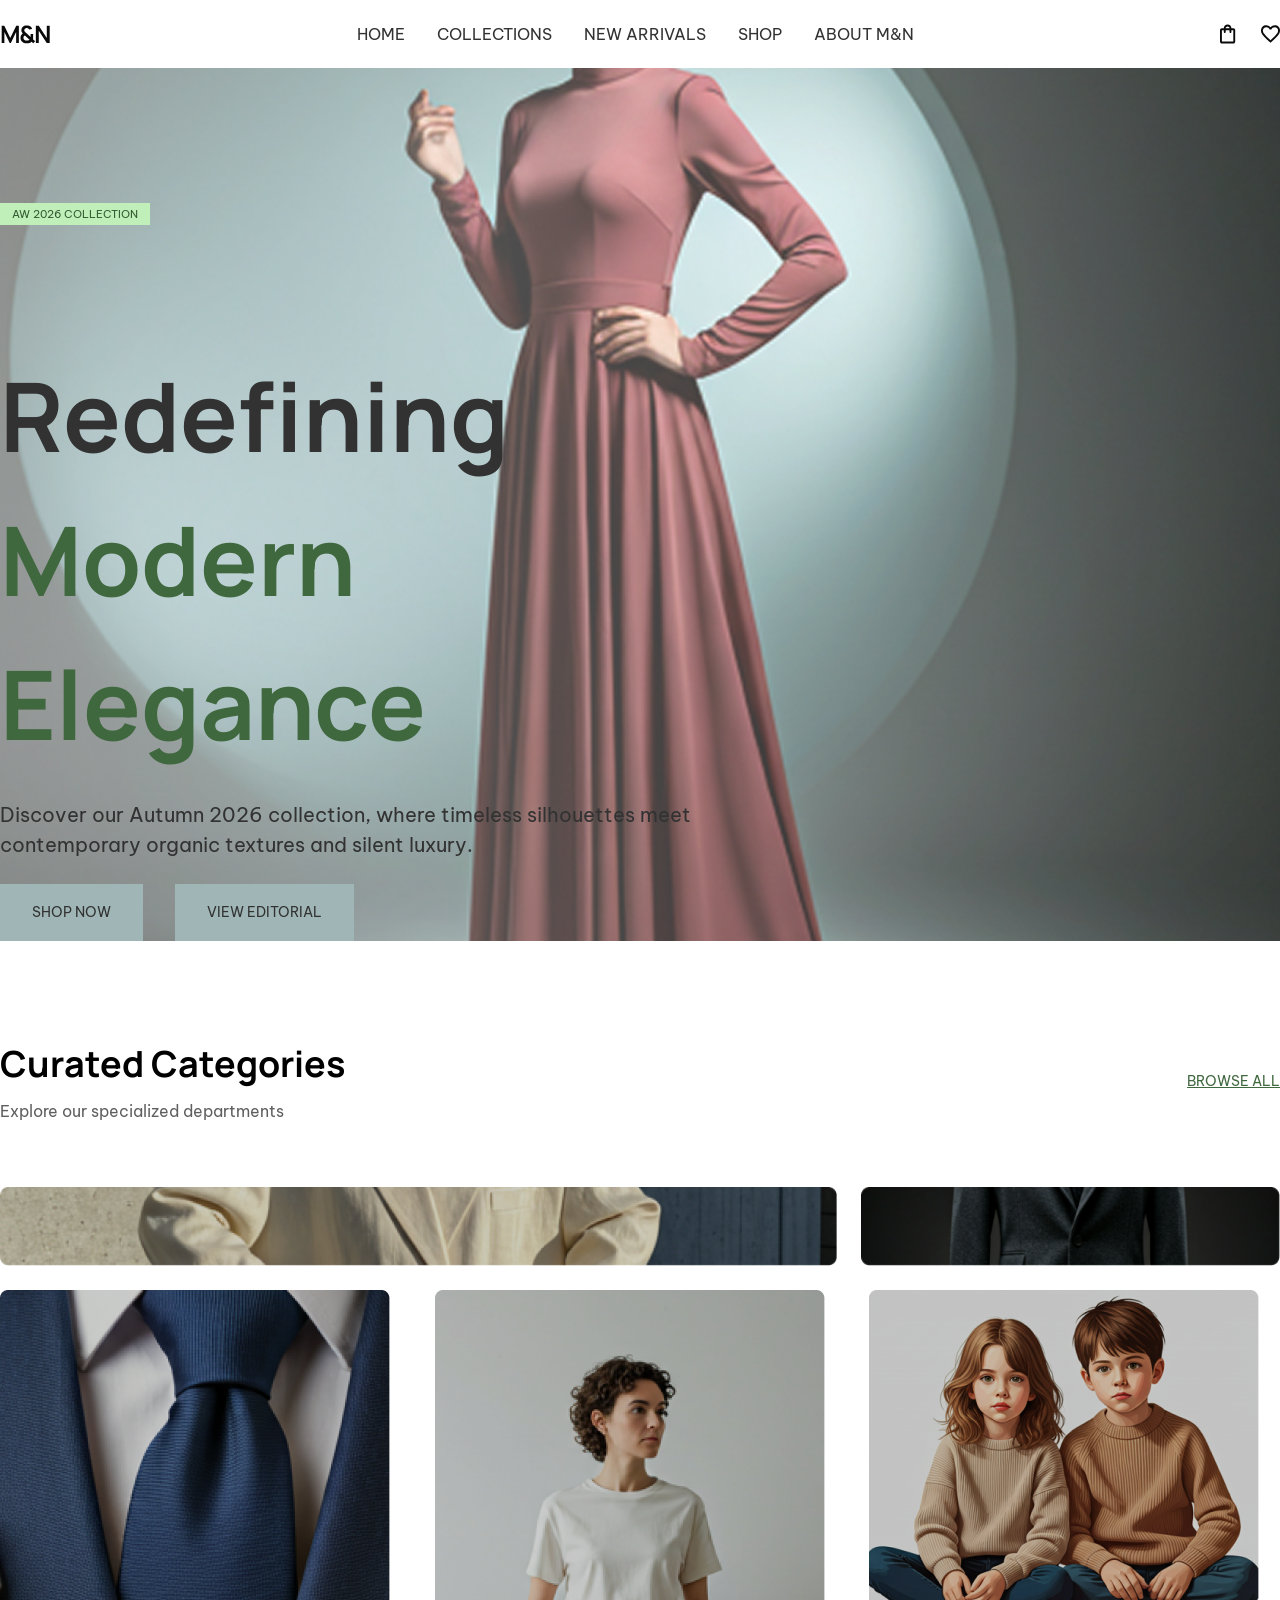
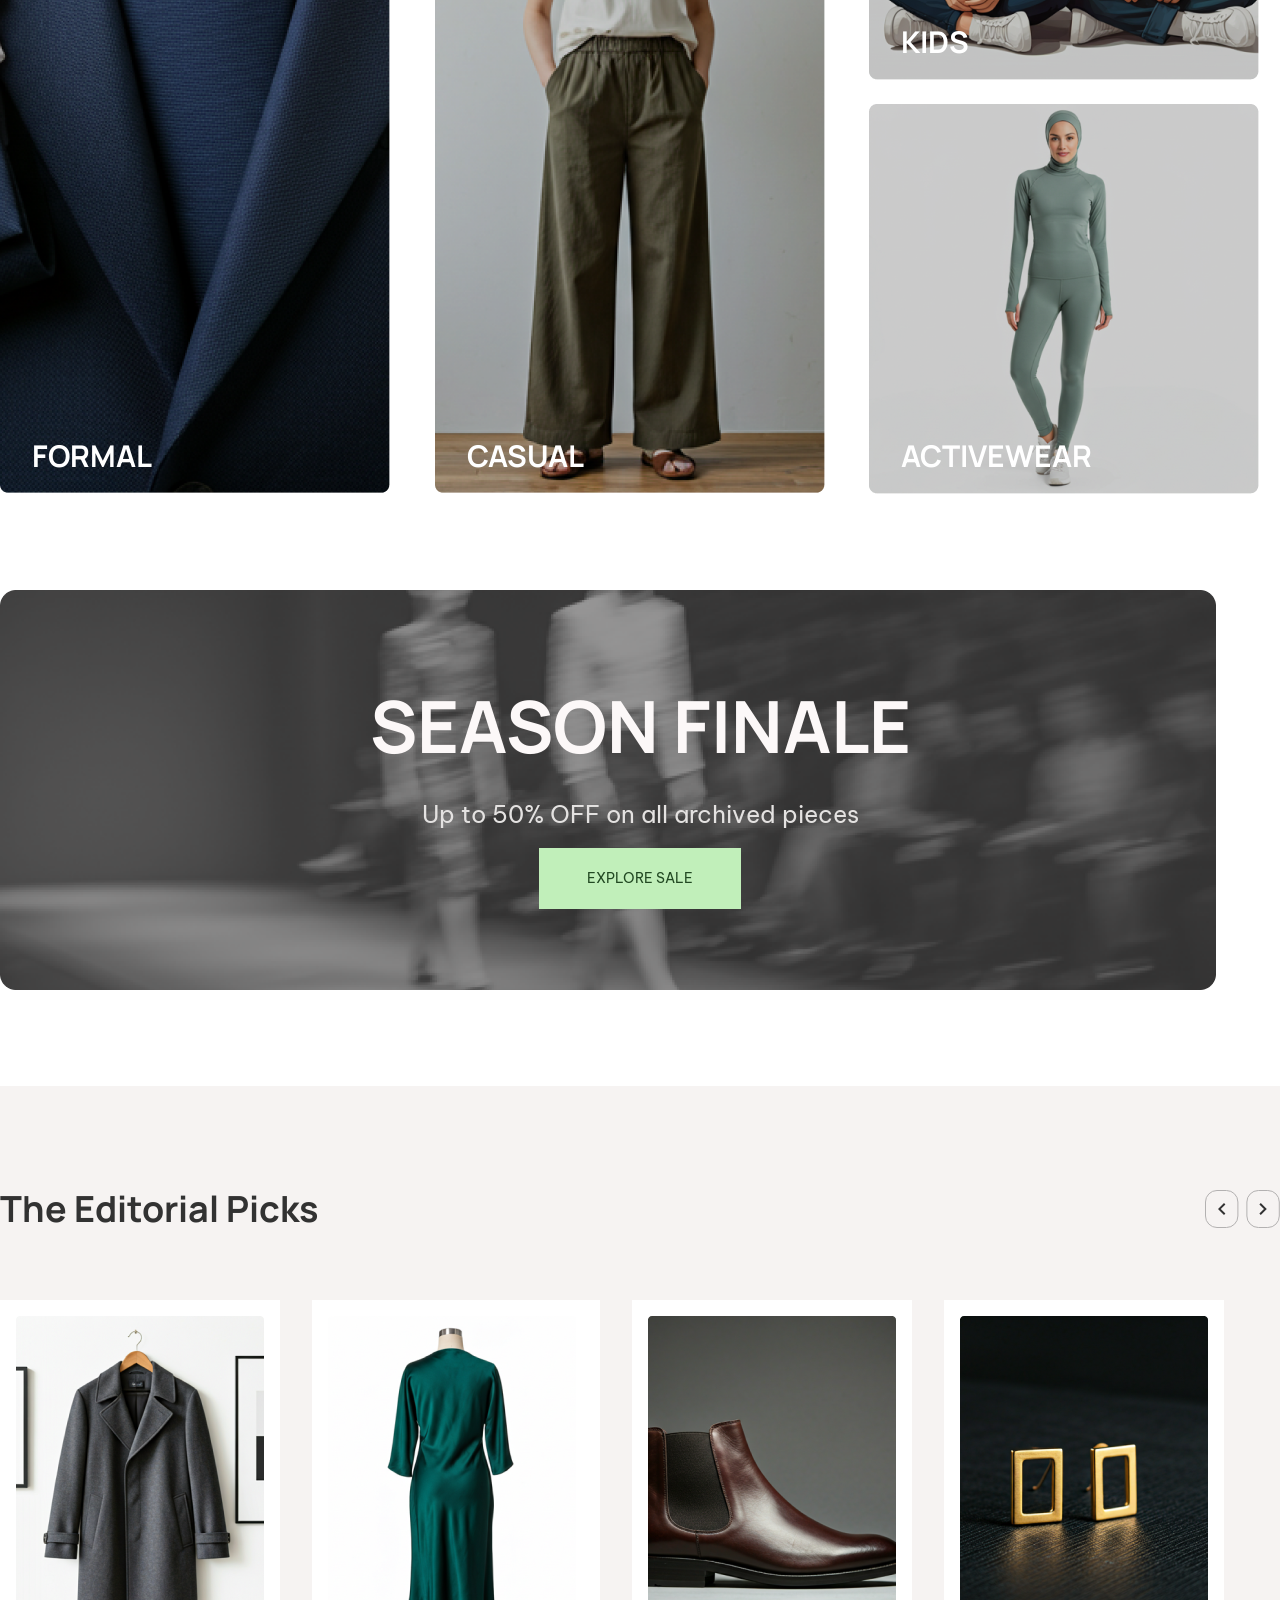
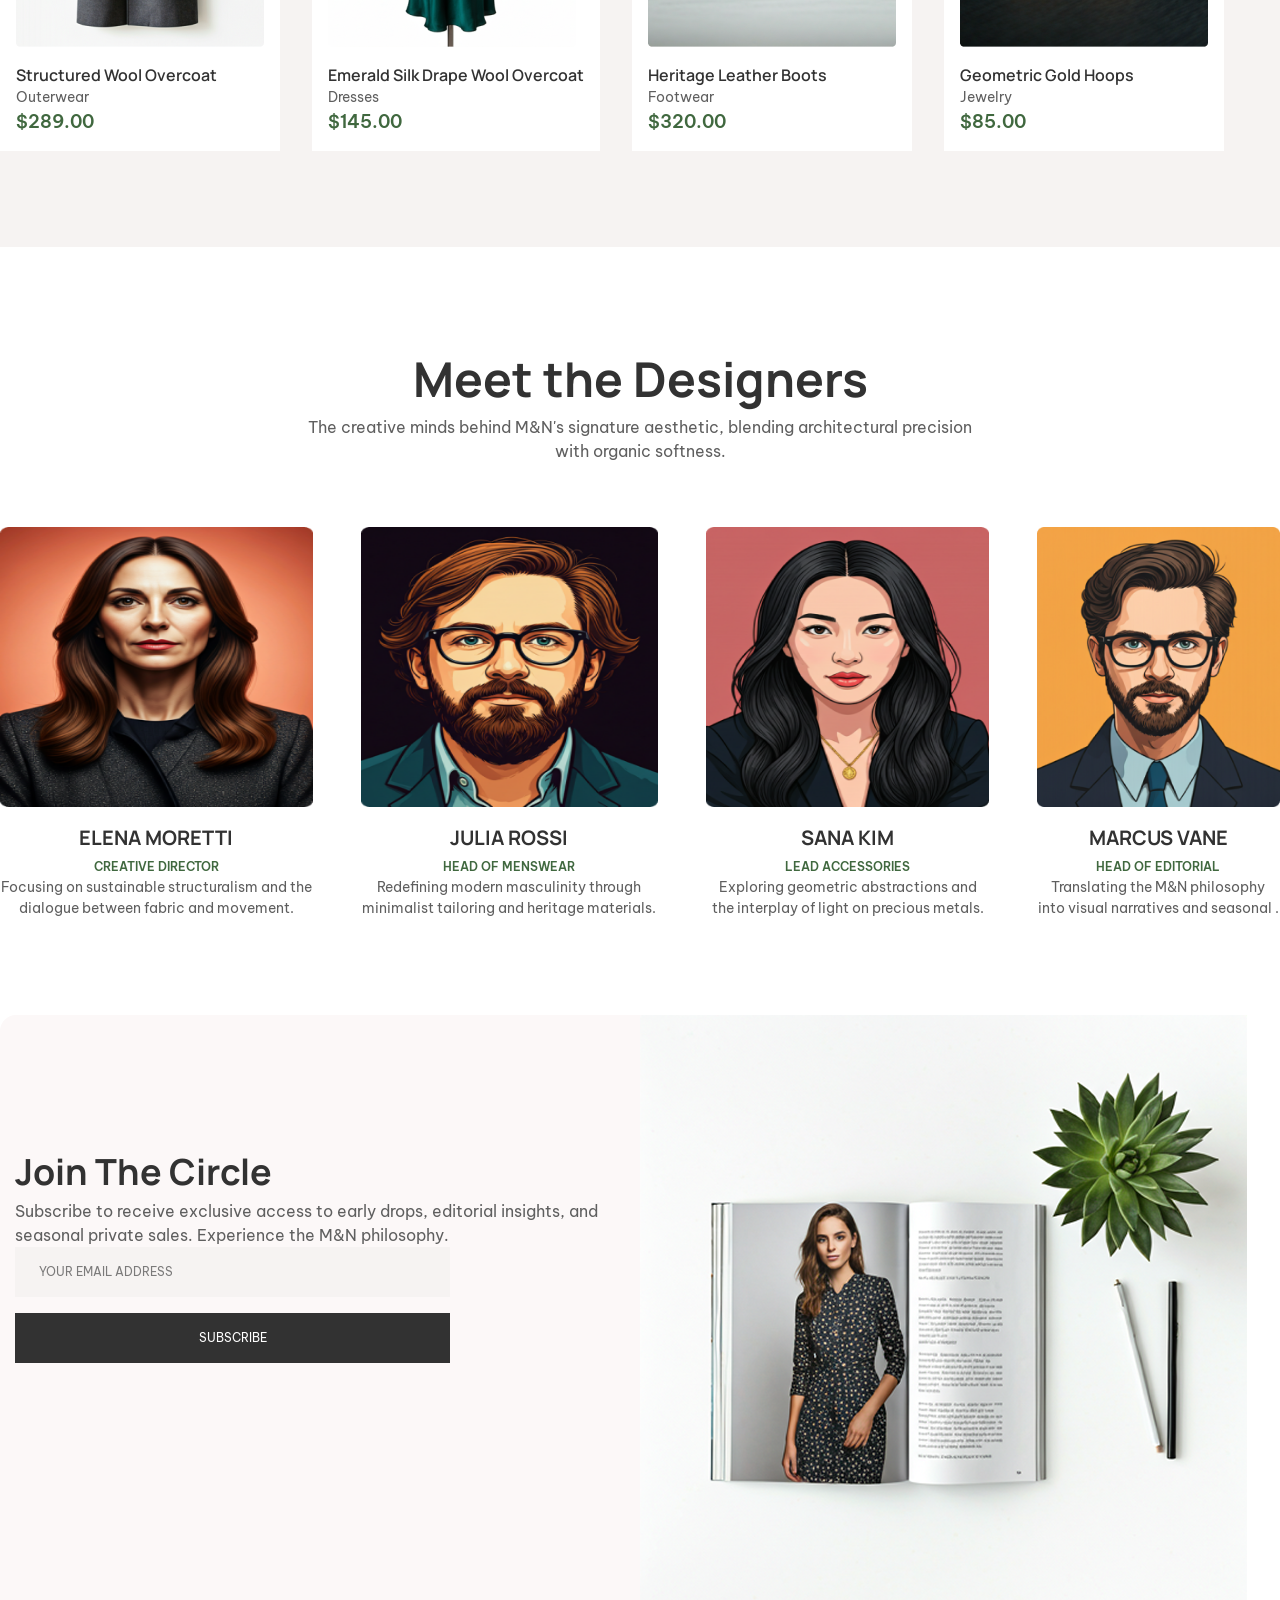
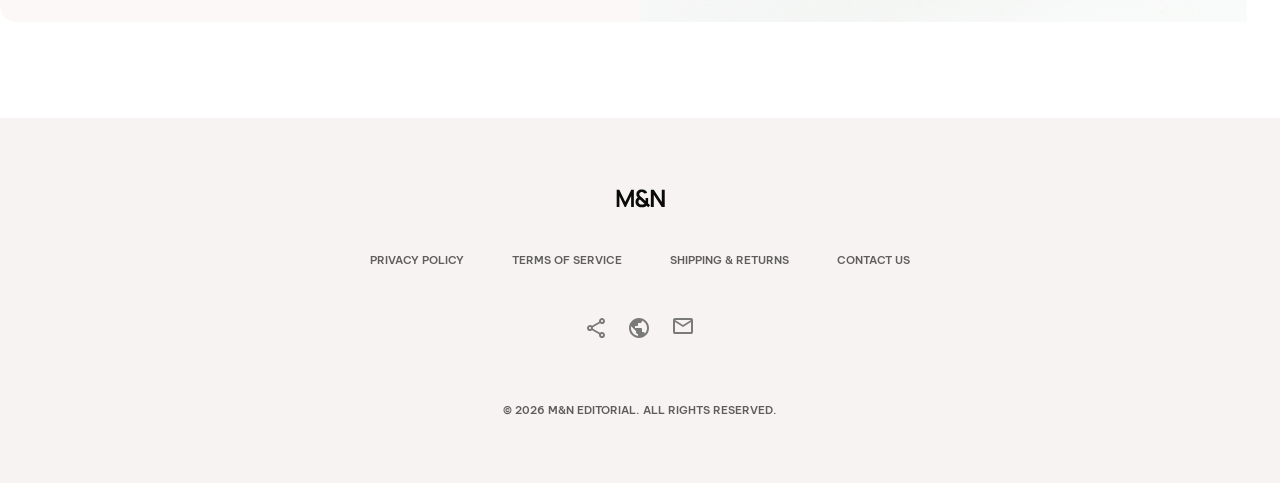
==== commit fb04a8b7: "respon-banner+des" ====
--- a/index.html
+++ b/index.html
@@ -80,10 +80,10 @@
 
             <div class="flex gap-8">
                 <button
-                    class="bg-[#A0B6B6] font-family-body  font-weight-[400] text-[#323232] hover:bg-[#40683F] hover:text-white transition  text-[10px] sm:py-[18px] sm:px-[28px] lg:text-[14px] lg:py-[18px] lg:px-8">SHOP
+                    class="bg-[#A0B6B6] font-family-body  font-weight-[400] text-[#323232] hover:bg-[#40683F] hover:text-white transition  text-[10px] sm:py-[20px] sm:px-[28px] lg:text-[14px] lg:py-[18px] lg:px-8">SHOP
                     NOW</button>
                 <button
-                    class="bg-[#A0B6B6] font-family-body   font-weight-[400] text-[#323232] hover:bg-[#40683F] hover:text-white transition text-[10px] sm:py-[18px] sm:px-[28px] lg:text-[14px] lg:py-[18px] lg:px-[32px] ">VIEW
+                    class="bg-[#A0B6B6] font-family-body   font-weight-[400] text-[#323232] hover:bg-[#40683F] hover:text-white transition text-[10px] sm:py-5 sm:px-[28px] lg:text-[14px] lg:py-[18px] lg:px-[32px] ">VIEW
                     EDITORIAL</button>
             </div>
 
@@ -94,13 +94,13 @@
 
 
     <section class="mt-24">
-        <dive class="container mx-auto flex items-center justify-between mb-16">
+        <dive class="container mx-auto md:flex items-center justify-between mb-16">
             <div>
-                <h2 class="font-bold text-[36px] font-family-heading w-full">Curated Categories</h2>
-                <p class="font-family-body text-[16px] text-[#5F5F5F] mt-2">Explore our specialized departments</p>
+                <h2 class="font-bold text-[20px] md:text-[36px] font-family-heading w-full">Curated Categories</h2>
+                <p class="font-family-body text-[12px] md:text-[16px] text-[#5F5F5F] mt-2">Explore our specialized departments</p>
             </div>
             <div>
-                <a class="font-family-body text-[14px] text-[#40683F] underline decoration-1 decoration-[#40683F]"
+                <a class="font-family-body text-[12px] md:text-[14px] text-[#40683F] underline decoration-1 decoration-[#40683F]"
                     href="#">BROWSE ALL</a>
             </div>
 
@@ -110,40 +110,36 @@
 
 
     <section>
-        <div class="container mx-auto flex gap-[24px] mb-6">
+        <div class="container mx-auto flex gap-[24px] mb-6 hidden md:flex">
             <img class="w-2/3 h-auto" src="assets/imgs/هوم-بيج-قسم-النساء-العلوي.png" alt="Curated Categories">
             <img class="w-1/3 h-auto" src="assets/imgs/home-page-men.png" alt="Curated Categories">
         </div>
         <div class="container mx-auto grid grid-cols-3 gap-[24px] mb-[96px]">
             <div class="relative col-span-1">
                 <img src="assets/imgs/home-page-قس- الرجال.png" />
-                <a class="absolute bottom-4 font-family-heading text-white ms-8 font-bold hover:scale-125 transition-all"
+                <a class="absolute bottom-4 font-family-heading text-[14px] md:text-[30px] text-white ms-8 font-bold hover:scale-125 transition-all"
                     href="#">FORMAL</a>
             </div>
 
             <div class="relative col-span-1">
                 <img src="assets/imgs/قسم-النساء home-page.png" />
-                <a class="absolute bottom-4 font-family-heading text-white ms-8 font-bold hover:scale-125 transition-all"
+                <a class="absolute bottom-4 font-family-heading text-[14px] md:text-[30px] text-white ms-8 font-bold hover:scale-125 transition-all"
                     href="#">CASUAL</a>
             </div>
-            <div class="col-span-1 flex flex-col gap-[24px]">
+            <div class="col-span-1 flex flex-col gap-6">
 
                 <div class="relative">
                     <img src="assets/imgs/قسم-الاطفال.png" />
-                    <a class="absolute bottom-4 font-family-heading text-white ms-8 font-bold hover:scale-125 transition-all"
+                    <a class="absolute bottom-4 font-family-heading text-[14px] md:text-[30px] text-white ms-8 font-bold hover:scale-125 transition-all"
                         href="#">KIDS</a>
                 </div>
                 <div class="relative">
                     <img src="assets/imgs/قسم-الرياضة.png" />
-                    <a class="absolute bottom-4 font-family-heading text-white ms-8 font-bold hover:scale-125 transition-all"
+                    <a class="absolute bottom-4 font-family-heading text-[14px] md:text-[30px] text-white ms-8 font-bold hover:scale-125 transition-all"
                         href="#">ACTIVEWEAR</a>
                 </div>
 
             </div>
-
-
-
-
         </div>
     </section>
 
@@ -152,10 +148,10 @@
             <img src="assets/imgs/home-page-banner.png" alt="Banner Image">
             <div
                 class="absolute bottom-10  top-1/2 left-1/2 -translate-x-1/2 -translate-y-1/2 flex flex-col gap-[16px] text-center items-center justify-center w-full ">
-                <h1 class="text-[#FCF8F8] font-family-heading text-[72px] font-bold">SEASON FINALE</h1>
-                <p class="text-[#E4E2E1] font-family-body text-[24px]">Up to 50% OFF on all archived pieces</p>
+                <h1 class="text-[#FCF8F8] font-family-heading text-[36px] lg:text-[72px] font-bold">SEASON FINALE</h1>
+                <p class="text-[#E4E2E1] font-family-body text-[14px] lg:text-[24px]">Up to 50% OFF on all archived pieces</p>
                 <button
-                    class="text-[#214822] py-[20px] px-[48px] bg-[#C1EFBA] font-family-body text-[14px] hover:text-white hover:bg-[#40683F] transition">EXPLORE
+                    class="text-[#214822] py-[12px] px-[26px] lg:py-[20px] lg:px-[48px] bg-[#C1EFBA] font-family-body text-[8px] lg:text-[14px] hover:text-white hover:bg-[#40683F] transition">EXPLORE
                     SALE</button>
             </div>
 
@@ -166,14 +162,14 @@
         <div class="container mx-auto pt-24 pb-24 ">
             <div class="flex items-center justify-between mb-[64px] ">
                 <div>
-                    <h1 class="text-[36px] font-family-heading font-bold text-[#323232]">The Editorial Picks</h1>
-                </div>
-                <div>
+                    <h1 class="text-[20px] md:text-[36px] font-family-heading font-bold text-[#323232]">The Editorial Picks</h1>
+                </div>
+                <div class="md:w-fit min-w-fit">
                     <img src="assets/imgs/home-b-butt.svg" alt="Line Image">
 
                 </div>
             </div>
-            <div class="flex gap-[32px]">
+            <div class="sm:flex md:gap-[32px] sm:gap-4 ">
                 <div class="bg-white p-[16px] pe-[16px] w-fit">
                     <div class="">
                         <img src="assets/imgs/جكيت-home-page.png" alt="Jacket Image">
@@ -228,19 +224,19 @@
     <section>
         <div class="container mx-auto mt-24 mb-24">
             <div class="text-center mb-16">
-                <h1 class="text-[#323232] text-[48px] font-family-heading font-bold">
+                <h1 class="text-[#323232] text-[30px] md:text-[48px] font-family-heading font-bold">
                     Meet the Designers
                 </h1>
-                <p class="text-[#5F5F5F] text-[16px] font-family-body">
+                <p class="text-[#5F5F5F] text-[10px] md:text-[16px] font-family-body">
                     The creative minds behind M&N's signature aesthetic, blending architectural precision
                     <br> with organic softness.
                 </p>
             </div>
             <div>
-                <div class="flex gap-12 text-center justify-center ">
-
-                    <div class="">
-                        <img class="w-full h-[280px]" src="./assets/imgs/ايلانا-هوم-بيج.png" . alt="Designer Image">
+                <div class="md:flex gap-12 text-center justify-center ">
+
+                    <div class="">
+                        <img class="w-full h-[500px] md:h-[280px]" src="./assets/imgs/ايلانا-هوم-بيج.png" . alt="Designer Image">
                         <div class="text-center w-auto gap-2 mt-4 ">
                             <h2 class="text-[#323232] font-family-heading font-bold text-[20px]">ELENA MORETTI</h2>
                             <span class="text-[#40683F] text-[12px] font-family-body font-semibold">CREATIVE
@@ -252,7 +248,7 @@
                         </div>
                     </div>
                     <div class="">
-                        <img class="w-full h-[280px]" src="./assets/imgs/جوليان-هوم-بيج.png" . alt="Designer Image">
+                        <img class="w-full h-[500px] md:h-[280px]" src="./assets/imgs/جوليان-هوم-بيج.png" . alt="Designer Image">
                         <div class="text-center w-auto gap-2 mt-4 ">
                             <h2 class="text-[#323232] font-family-heading font-bold text-[20px]">JULIA ROSSI</h2>
                             <span class="text-[#40683F] text-[12px] font-family-body font-semibold">HEAD OF MENSWEAR
@@ -266,7 +262,7 @@
                     </div>
 
                     <div class="">
-                        <img class="w-full h-[280px]" src="./assets/imgs/سانا-هوم-بيج.png" . alt="Designer Image">
+                        <img class="w-full h-[500px] md:h-[280px]" src="./assets/imgs/سانا-هوم-بيج.png" . alt="Designer Image">
                         <div class="text-center w-auto gap-2 mt-4 ">
                             <h2 class="text-[#323232] font-family-heading font-bold text-[20px]">SANA KIM</h2>
                             <span class="text-[#40683F] text-[12px] font-family-body font-semibold">LEAD ACCESSORIES
@@ -279,7 +275,7 @@
                         </div>
                     </div>
                     <div class="">
-                        <img class="w-full h-[280px]" src="./assets/imgs/ماركوس-هوم-بيج.png" . alt="Designer Image">
+                        <img class="w-full h-[500px] md:h-70" src="./assets/imgs/ماركوس-هوم-بيج.png" . alt="Designer Image">
                         <div class="text-center w-auto gap-2 mt-4 ">
                             <h2 class="text-[#323232] font-family-heading font-bold text-[20px]">MARCUS VANE </h2>
                             <span class="text-[#40683F] text-[12px] font-family-body font-semibold">HEAD OF EDITORIAL
--- a/assets/output.css
+++ b/assets/output.css
@@ -301,9 +301,33 @@
   .table {
     display: table;
   }
+  .h-\[3px\] {
+    height: 3px;
+  }
+  .h-\[5\] {
+    height: 5;
+  }
+  .h-\[100\] {
+    height: 100;
+  }
+  .h-\[100px\] {
+    height: 100px;
+  }
   .h-\[280px\] {
     height: 280px;
   }
+  .h-\[360px\] {
+    height: 360px;
+  }
+  .h-\[400px\] {
+    height: 400px;
+  }
+  .h-\[500px\] {
+    height: 500px;
+  }
+  .h-\[px\] {
+    height: px;
+  }
   .h-auto {
     height: auto;
   }
@@ -339,6 +363,9 @@
   }
   .w-full {
     width: 100%;
+  }
+  .min-w-fit {
+    min-width: fit-content;
   }
   .border-collapse {
     border-collapse: collapse;
@@ -368,6 +395,9 @@
   .flex-col {
     flex-direction: column;
   }
+  .flex-wrap {
+    flex-wrap: wrap;
+  }
   .items-center {
     align-items: center;
   }
@@ -383,11 +413,20 @@
   .gap-2 {
     gap: calc(var(--spacing) * 2);
   }
+  .gap-6 {
+    gap: calc(var(--spacing) * 6);
+  }
   .gap-8 {
     gap: calc(var(--spacing) * 8);
   }
   .gap-12 {
     gap: calc(var(--spacing) * 12);
+  }
+  .gap-\[1\] {
+    gap: 1;
+  }
+  .gap-\[16\] {
+    gap: 16;
   }
   .gap-\[16px\] {
     gap: 16px;
@@ -440,9 +479,21 @@
   .p-\[16px\] {
     padding: 16px;
   }
+  .px-\[2px\] {
+    padding-inline: 2px;
+  }
   .px-\[12px\] {
     padding-inline: 12px;
   }
+  .px-\[26px\] {
+    padding-inline: 26px;
+  }
+  .px-\[30\] {
+    padding-inline: 30;
+  }
+  .px-\[30px\] {
+    padding-inline: 30px;
+  }
   .px-\[32px\] {
     padding-inline: 32px;
   }
@@ -452,9 +503,21 @@
   .px-\[183\.5px\] {
     padding-inline: 183.5px;
   }
+  .px-\[px\] {
+    padding-inline: px;
+  }
   .py-\[4px\] {
     padding-block: 4px;
   }
+  .py-\[10px\] {
+    padding-block: 10px;
+  }
+  .py-\[12px\] {
+    padding-block: 12px;
+  }
+  .py-\[16\] {
+    padding-block: 16;
+  }
   .py-\[16px\] {
     padding-block: 16px;
   }
@@ -500,12 +563,24 @@
   .font-family-heading {
     font-family: var(--font-family-heading);
   }
+  .text-\[1px\] {
+    font-size: 1px;
+  }
+  .text-\[4px\] {
+    font-size: 4px;
+  }
+  .text-\[8px\] {
+    font-size: 8px;
+  }
   .text-\[10px\] {
     font-size: 10px;
   }
   .text-\[11px\] {
     font-size: 11px;
   }
+  .text-\[12pc\] {
+    font-size: 12pc;
+  }
   .text-\[12px\] {
     font-size: 12px;
   }
@@ -524,8 +599,20 @@
   .text-\[24px\] {
     font-size: 24px;
   }
+  .text-\[30px\] {
+    font-size: 30px;
+  }
   .text-\[36px\] {
     font-size: 36px;
+  }
+  .text-\[39px\] {
+    font-size: 39px;
+  }
+  .text-\[40px\] {
+    font-size: 40px;
+  }
+  .text-\[44px\] {
+    font-size: 44px;
   }
   .text-\[48px\] {
     font-size: 48px;
@@ -567,6 +654,33 @@
   }
   .text-\[\#FCF8F8\] {
     color: #FCF8F8;
+  }
+  .text-\[3\] {
+    color: 3;
+  }
+  .text-\[10p\] {
+    color: 10p;
+  }
+  .text-\[12\] {
+    color: 12;
+  }
+  .text-\[16\] {
+    color: 16;
+  }
+  .text-\[20\] {
+    color: 20;
+  }
+  .text-\[30\] {
+    color: 30;
+  }
+  .text-\[39\] {
+    color: 39;
+  }
+  .text-\[48\] {
+    color: 48;
+  }
+  .text-\[px\] {
+    color: px;
   }
   .text-white {
     color: var(--color-white);
@@ -593,6 +707,16 @@
     transition-property: all;
     transition-timing-function: var(--tw-ease, var(--default-transition-timing-function));
     transition-duration: var(--tw-duration, var(--default-transition-duration));
+  }
+  .hover\:scale-4 {
+    &:hover {
+      @media (hover: hover) {
+        --tw-scale-x: 4%;
+        --tw-scale-y: 4%;
+        --tw-scale-z: 4%;
+        scale: var(--tw-scale-x) var(--tw-scale-y);
+      }
+    }
   }
   .hover\:scale-125 {
     &:hover {
@@ -604,6 +728,26 @@
       }
     }
   }
+  .hover\:scale-200 {
+    &:hover {
+      @media (hover: hover) {
+        --tw-scale-x: 200%;
+        --tw-scale-y: 200%;
+        --tw-scale-z: 200%;
+        scale: var(--tw-scale-x) var(--tw-scale-y);
+      }
+    }
+  }
+  .hover\:scale-400 {
+    &:hover {
+      @media (hover: hover) {
+        --tw-scale-x: 400%;
+        --tw-scale-y: 400%;
+        --tw-scale-z: 400%;
+        scale: var(--tw-scale-x) var(--tw-scale-y);
+      }
+    }
+  }
   .hover\:bg-\[\#40683F\] {
     &:hover {
       @media (hover: hover) {
@@ -664,6 +808,11 @@
       gap: calc(var(--spacing) * 4);
     }
   }
+  .sm\:gap-\[16px\] {
+    @media (width >= 40rem) {
+      gap: 16px;
+    }
+  }
   .sm\:px-\[20\] {
     @media (width >= 40rem) {
       padding-inline: 20;
@@ -689,6 +838,11 @@
       padding-inline: px;
     }
   }
+  .sm\:py-5 {
+    @media (width >= 40rem) {
+      padding-block: calc(var(--spacing) * 5);
+    }
+  }
   .sm\:py-\[1px\] {
     @media (width >= 40rem) {
       padding-block: 1px;
@@ -719,6 +873,11 @@
       padding-block: 18px;
     }
   }
+  .sm\:py-\[20px\] {
+    @media (width >= 40rem) {
+      padding-block: 20px;
+    }
+  }
   .sm\:py-\[px\] {
     @media (width >= 40rem) {
       padding-block: px;
@@ -764,16 +923,46 @@
       display: none;
     }
   }
+  .md\:h-70 {
+    @media (width >= 48rem) {
+      height: calc(var(--spacing) * 70);
+    }
+  }
+  .md\:h-\[280px\] {
+    @media (width >= 48rem) {
+      height: 280px;
+    }
+  }
+  .md\:w-fit {
+    @media (width >= 48rem) {
+      width: fit-content;
+    }
+  }
+  .md\:w-full {
+    @media (width >= 48rem) {
+      width: 100%;
+    }
+  }
   .md\:flex-col {
     @media (width >= 48rem) {
       flex-direction: column;
     }
   }
+  .md\:flex-row {
+    @media (width >= 48rem) {
+      flex-direction: row;
+    }
+  }
   .md\:items-start {
     @media (width >= 48rem) {
       align-items: flex-start;
     }
   }
+  .md\:gap-\[32px\] {
+    @media (width >= 48rem) {
+      gap: 32px;
+    }
+  }
   .md\:py-\[18px\] {
     @media (width >= 48rem) {
       padding-block: 18px;
@@ -784,11 +973,31 @@
       font-size: 14px;
     }
   }
+  .md\:text-\[16px\] {
+    @media (width >= 48rem) {
+      font-size: 16px;
+    }
+  }
   .md\:text-\[20px\] {
     @media (width >= 48rem) {
       font-size: 20px;
     }
   }
+  .md\:text-\[30px\] {
+    @media (width >= 48rem) {
+      font-size: 30px;
+    }
+  }
+  .md\:text-\[36px\] {
+    @media (width >= 48rem) {
+      font-size: 36px;
+    }
+  }
+  .md\:text-\[48px\] {
+    @media (width >= 48rem) {
+      font-size: 48px;
+    }
+  }
   .md\:text-\[96px\] {
     @media (width >= 48rem) {
       font-size: 96px;
@@ -799,6 +1008,13 @@
       color: #323232;
     }
   }
+  .sm\:md\:flex {
+    @media (width >= 40rem) {
+      @media (width >= 48rem) {
+        display: flex;
+      }
+    }
+  }
   .lg\:flex {
     @media (width >= 64rem) {
       display: flex;
@@ -819,11 +1035,21 @@
       padding-inline: 32px;
     }
   }
+  .lg\:px-\[48px\] {
+    @media (width >= 64rem) {
+      padding-inline: 48px;
+    }
+  }
   .lg\:py-\[18px\] {
     @media (width >= 64rem) {
       padding-block: 18px;
     }
   }
+  .lg\:py-\[20px\] {
+    @media (width >= 64rem) {
+      padding-block: 20px;
+    }
+  }
   .lg\:text-\[5px\] {
     @media (width >= 64rem) {
       font-size: 5px;
@@ -832,6 +1058,21 @@
   .lg\:text-\[14px\] {
     @media (width >= 64rem) {
       font-size: 14px;
+    }
+  }
+  .lg\:text-\[24px\] {
+    @media (width >= 64rem) {
+      font-size: 24px;
+    }
+  }
+  .lg\:text-\[30px\] {
+    @media (width >= 64rem) {
+      font-size: 30px;
+    }
+  }
+  .lg\:text-\[72px\] {
+    @media (width >= 64rem) {
+      font-size: 72px;
     }
   }
   .lg\:text-\[px\] {
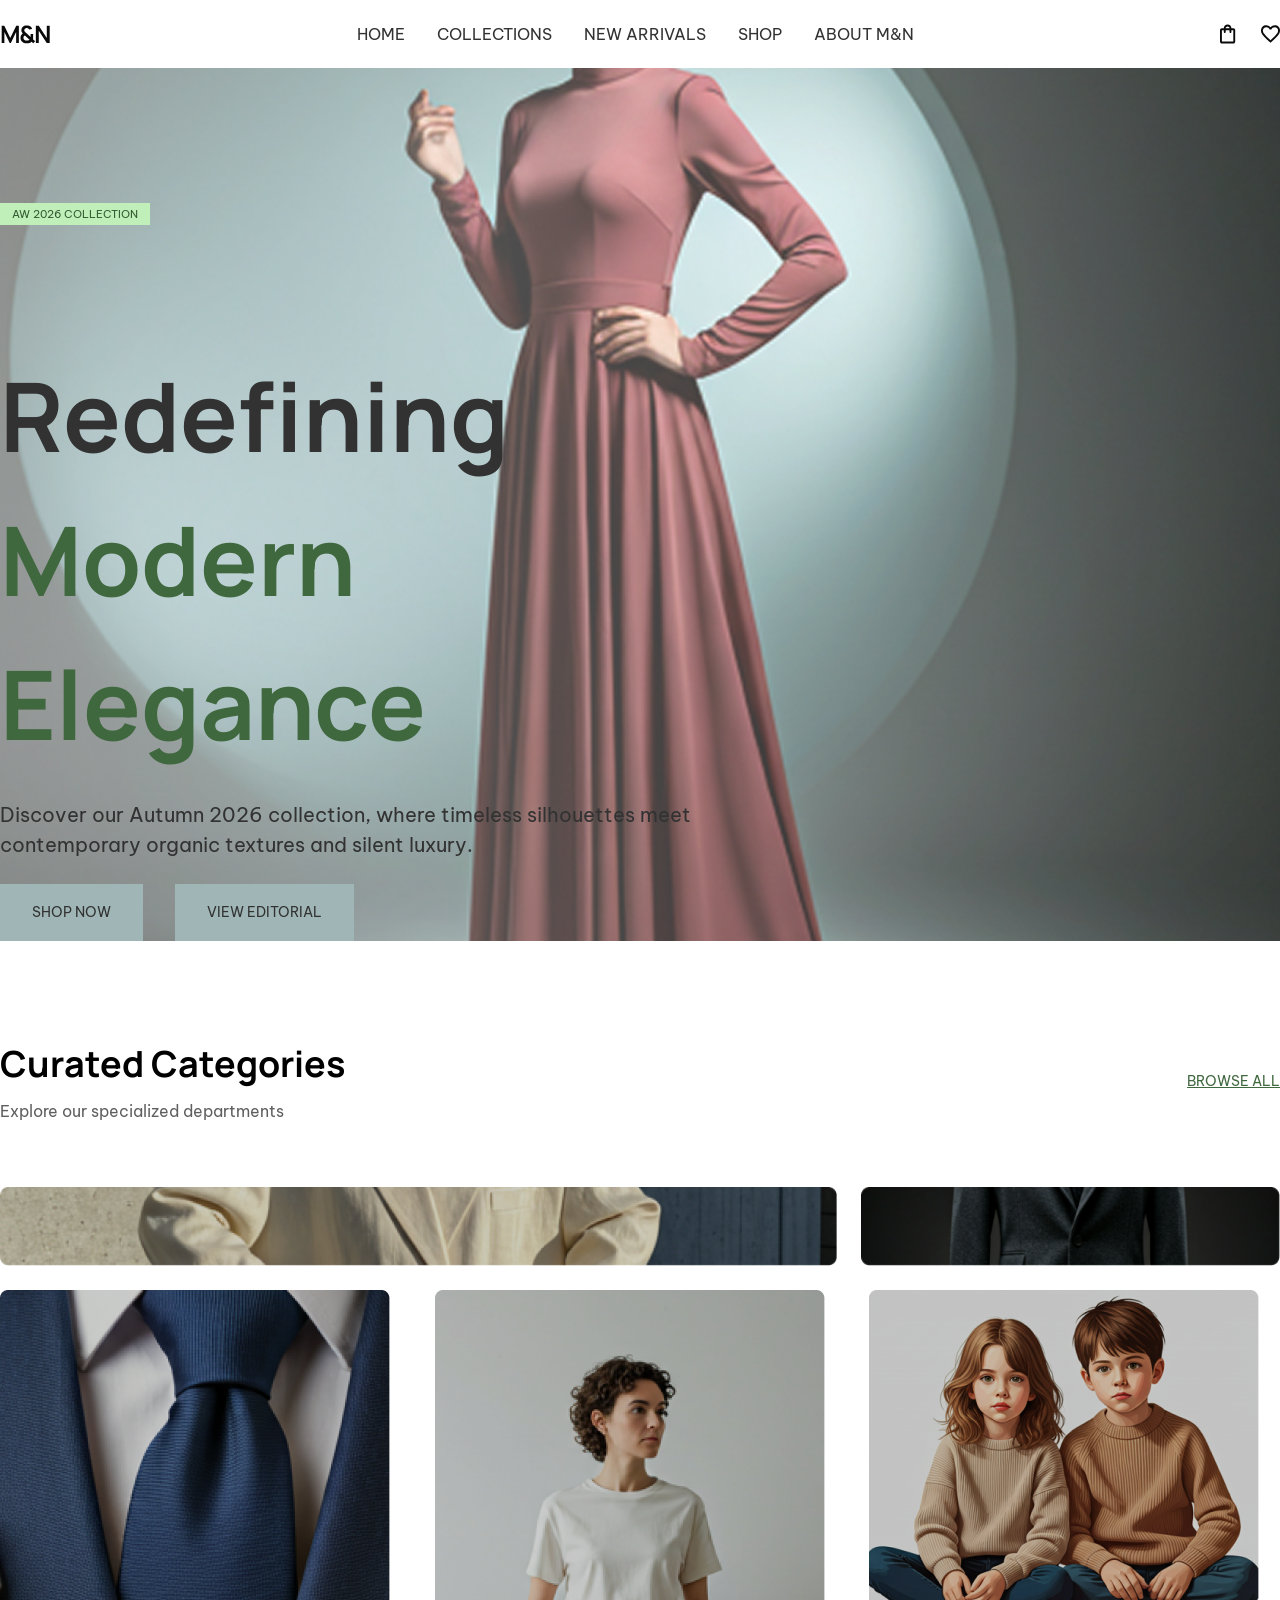
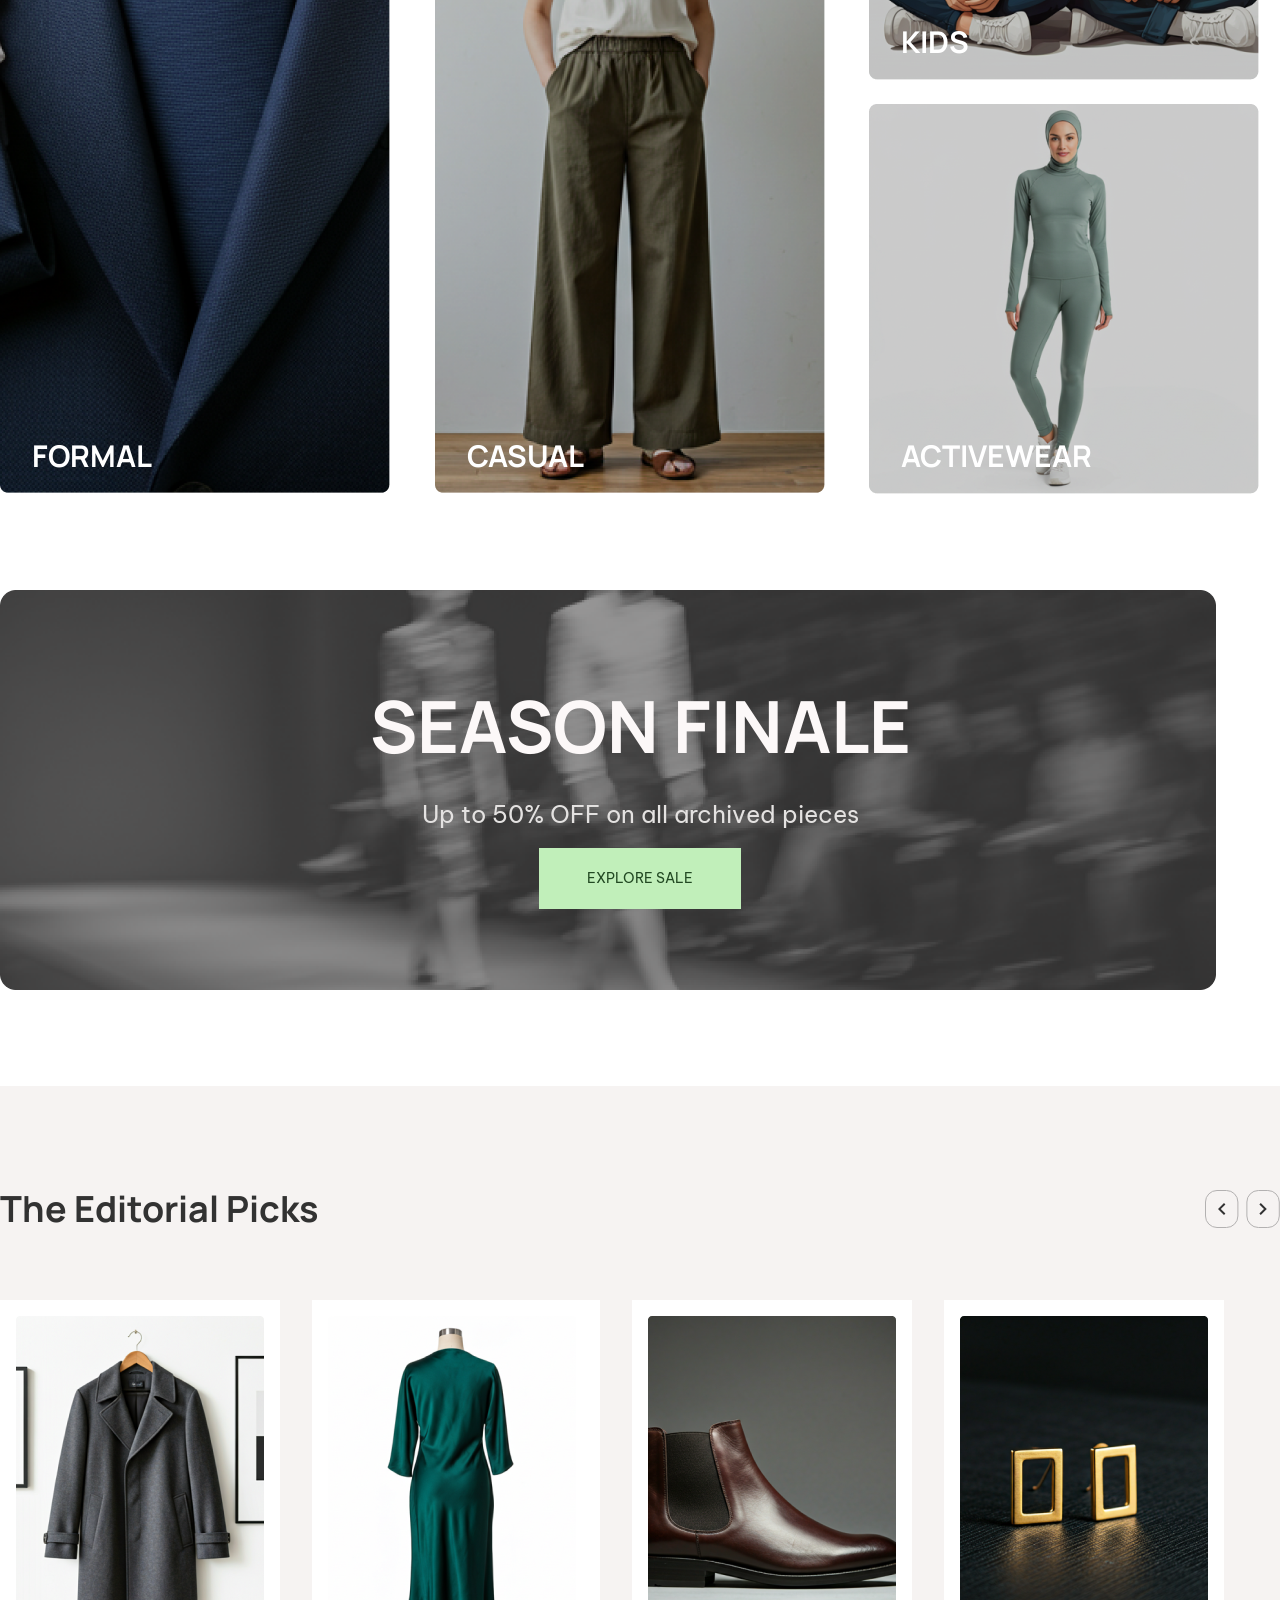
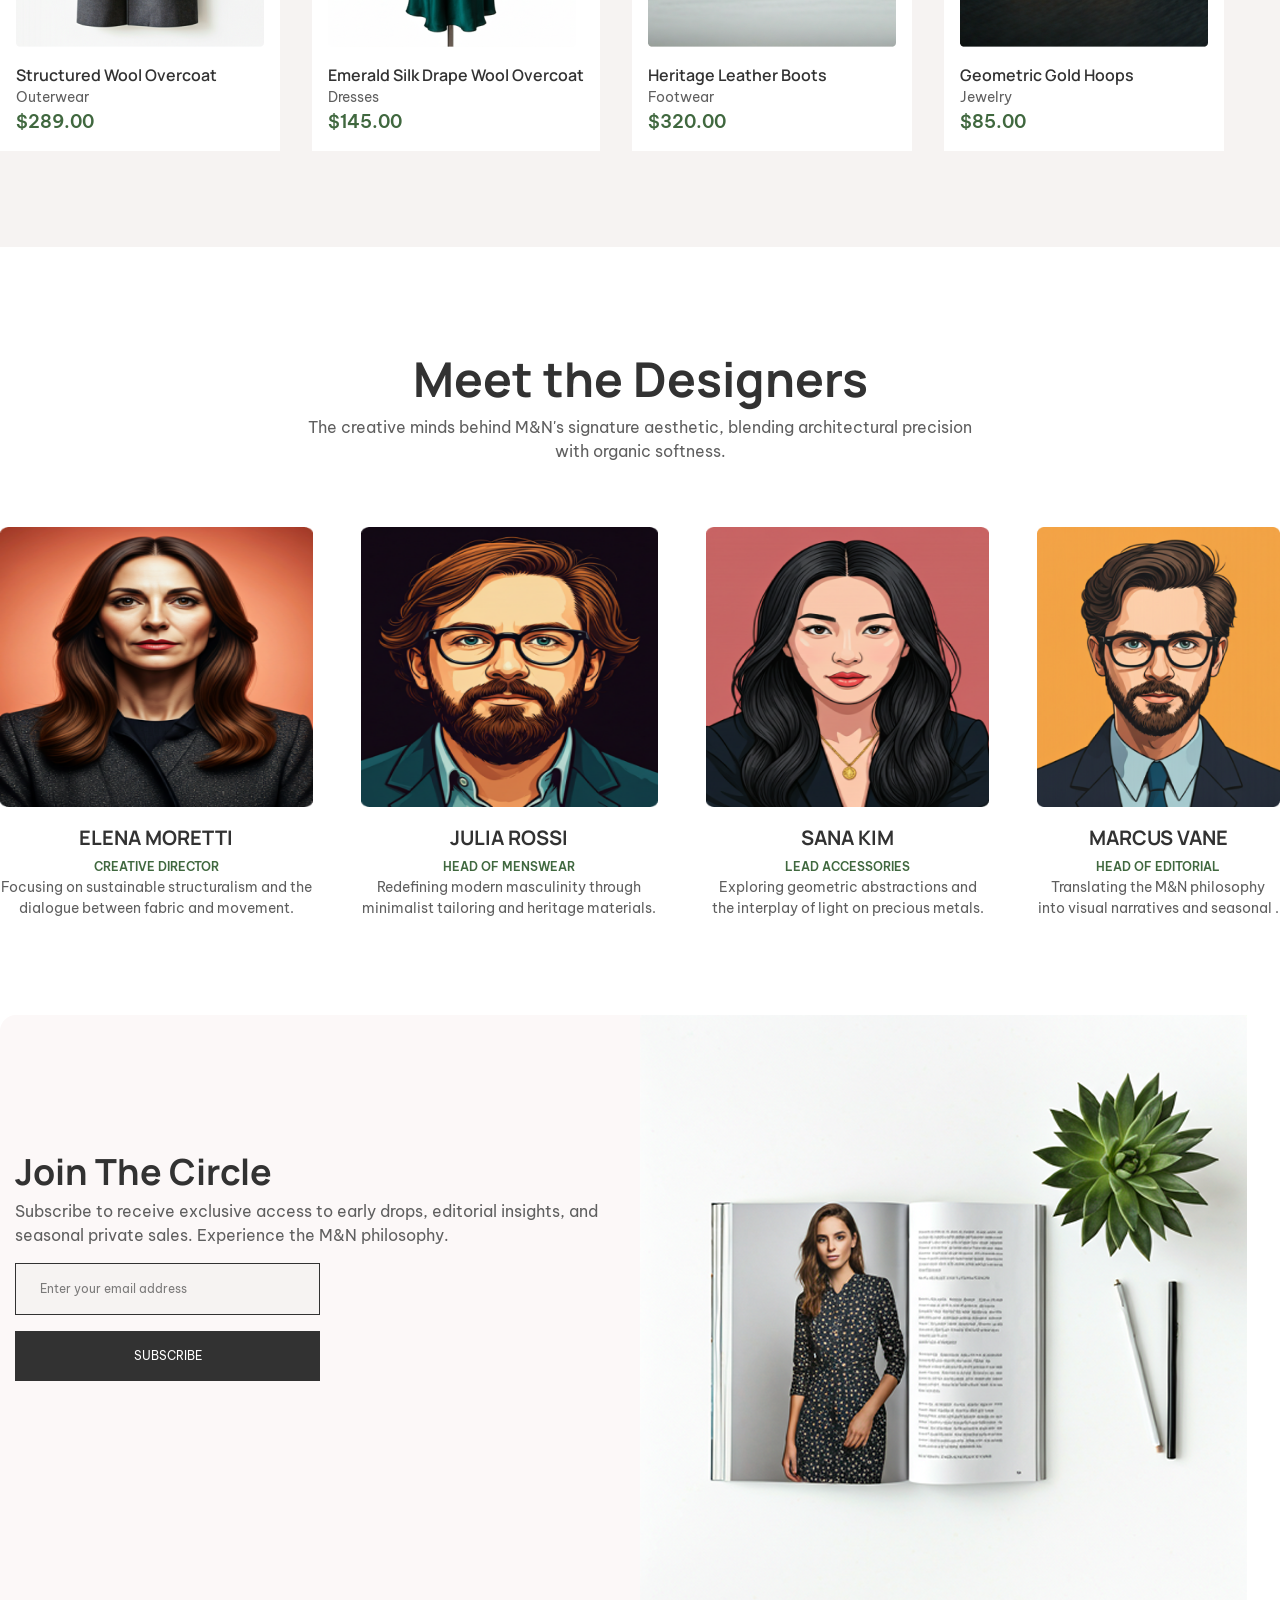
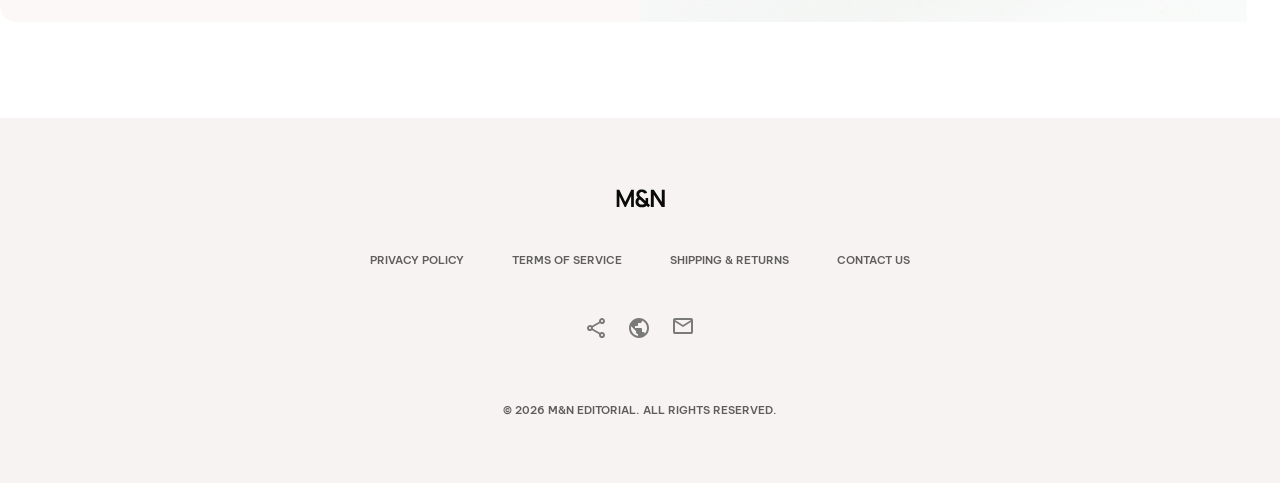
==== commit 62715b02: "singel-prou-header" ====
--- a/index.html
+++ b/index.html
@@ -4,7 +4,7 @@
 <head>
     <meta charset="UTF-8">
     <meta name="viewport" content="width=device-width, initial-scale=1.0">
-    <title>Document</title>
+    <title>Home Page</title>
     <link rel="stylesheet" href="./assets/output.css">
     <link rel="preconnect" href="https://fonts.googleapis.com">
     <link rel="preconnect" href="https://fonts.gstatic.com" crossorigin>
@@ -41,7 +41,8 @@
             <div class="icons flex gap-[25.5px]">
                 <a href="#"><img src="assets/imgs/cart.svg" alt="Cart"></a>
                 <a class="Wishlist hidden md:block " href="#"><img src="assets/imgs/heart.svg" alt="Wishlist"></a>
-            </div>
+            </div> 
+            
         </div>
 
     </header>
@@ -162,9 +163,9 @@
         <div class="container mx-auto pt-24 pb-24 ">
             <div class="flex items-center justify-between mb-[64px] ">
                 <div>
-                    <h1 class="text-[20px] md:text-[36px] font-family-heading font-bold text-[#323232]">The Editorial Picks</h1>
-                </div>
-                <div class="md:w-fit min-w-fit">
+                    <h1 class="text-[20px] md:text-[36px] font-family-heading font-bold text-[#323232] ">The Editorial Picks</h1>
+                </div>
+                <div class="md:w-fit min-w-fit hidden md:block">
                     <img src="assets/imgs/home-b-butt.svg" alt="Line Image">
 
                 </div>
@@ -300,24 +301,25 @@
 
     <section>
         <div class="container mx-auto mb-24">
-            <div class="flex ">
-                <div class="items-center w-1/2 bg-[#FCF8F8] rounded-s-2xl">
+            <div class="lg:flex ">
+                <div class="items-center w-full lg:w-1/2 bg-[#FCF8F8] rounded-s-2xl">
                     <div class="mt-32.5 me-[15px] ms-[15px]">
-                        <h1 class="text-[#323232] text-[36px] font-family-heading font-bold">Join The Circle</h1>
-                        <p class="text-[#5F5F5F] text-[16px] font-family-body">Subscribe to receive exclusive access to
+                        <h1 class="text-[#323232] lg:text-start text-center text-[24px] lg:text-[36px] font-family-heading font-bold">Join The Circle</h1>
+                        <p class="text-[#5F5F5F] lg:text-start text-center text-[12px] lg:text-[16px] font-family-body">Subscribe to receive exclusive access to
                             early drops,
                             editorial insights, and seasonal private sales. Experience
                             the M&N philosophy.
                         </p>
+                        <input type="email" placeholder="Enter your email address"
+                            class="text-[#7B7A7A] lg:items-start items-center text-[8px] lg:text-[12px] font-family-body bg-[#F6F3F2] py-[14px] px-[14px] lg:py-[16px] lg:px-[24px] mt-4 w-1/2 border border-[#323232] p-[16px] outline-none ">                           
+                           </input>
                         <button
-                            class="text-[#7B7A7A] text-[12px] font-family-body bg-[#F6F3F2] py-[16px] ps-[24px] pe-[276.5px]">YOUR
-                            EMAIL ADDRESS</button>
-                        <button
-                            class="text-white bg-[#323232] font-family-body text-[12px] py-[16px] px-[183.5px] mt-4 hover:text-[#323232] hover:bg-white transition">SUBSCRIBE</button>
-                    </div>
-
-                </div>
-                <div class="rounded-e-2xl">
+                            class="text-white bg-[#323232] font-family-body text-[8px] lg:text-[12px] py-[14px]  lg:py-[16px]  mt-4 hover:text-[#323232] hover:bg-white transition w-1/2">SUBSCRIBE
+                        </button>
+                    </div>
+
+                </div>
+                <div class="rounded-e-2xl w-full lg:w-1/2">
                     <img src="./assets/imgs/home-page-اخ- صورة.png" . alt="Join The Circle Image">
                 </div>
             </div>
@@ -332,7 +334,7 @@
                     <img class="" src="./assets/imgs/logo-mn.svg" />
                 </div>
                 <div class="mt-[32px]">
-                    <ul class="flex gap-[48px]">
+                    <ul class="md:flex gap-[48px]">
                         <li><a class="text-[#5F5E5E] font-family-body font-semibold text-[11px]" href="#">PRIVACY
                                 POLICY</a></li>
                         <li><a class="text-[#5F5E5E] font-family-body font-semibold text-[11px]" href="#">TERMS OF
--- a/assets/output.css
+++ b/assets/output.css
@@ -11,6 +11,7 @@
     --spacing: 0.25rem;
     --font-weight-semibold: 600;
     --font-weight-bold: 700;
+    --radius-lg: 0.5rem;
     --radius-2xl: 1rem;
     --default-transition-duration: 150ms;
     --default-transition-timing-function: cubic-bezier(0.4, 0, 0.2, 1);
@@ -187,6 +188,15 @@
   .top-1\/2 {
     top: calc(1 / 2 * 100%);
   }
+  .right-1 {
+    right: calc(var(--spacing) * 1);
+  }
+  .right-1\.5 {
+    right: calc(var(--spacing) * 1.5);
+  }
+  .right-4 {
+    right: calc(var(--spacing) * 4);
+  }
   .bottom-4 {
     bottom: calc(var(--spacing) * 4);
   }
@@ -244,6 +254,12 @@
   .mt-4 {
     margin-top: calc(var(--spacing) * 4);
   }
+  .mt-6 {
+    margin-top: calc(var(--spacing) * 6);
+  }
+  .mt-6\.5 {
+    margin-top: calc(var(--spacing) * 6.5);
+  }
   .mt-24 {
     margin-top: calc(var(--spacing) * 24);
   }
@@ -255,6 +271,15 @@
   }
   .mt-32\.5 {
     margin-top: calc(var(--spacing) * 32.5);
+  }
+  .mt-\[2\] {
+    margin-top: 2;
+  }
+  .mt-\[26\] {
+    margin-top: 26;
+  }
+  .mt-\[26px\] {
+    margin-top: 26px;
   }
   .mt-\[32px\] {
     margin-top: 32px;
@@ -401,6 +426,12 @@
   .items-center {
     align-items: center;
   }
+  .items-start {
+    align-items: flex-start;
+  }
+  .justify-around {
+    justify-content: space-around;
+  }
   .justify-between {
     justify-content: space-between;
   }
@@ -425,23 +456,62 @@
   .gap-\[1\] {
     gap: 1;
   }
+  .gap-\[4px\] {
+    gap: 4px;
+  }
   .gap-\[16\] {
     gap: 16;
   }
   .gap-\[16px\] {
     gap: 16px;
   }
+  .gap-\[22px\] {
+    gap: 22px;
+  }
+  .gap-\[24\] {
+    gap: 24;
+  }
+  .gap-\[24p\] {
+    gap: 24p;
+  }
   .gap-\[24px\] {
     gap: 24px;
   }
   .gap-\[25\.5px\] {
     gap: 25.5px;
   }
+  .gap-\[30px\] {
+    gap: 30px;
+  }
   .gap-\[32px\] {
     gap: 32px;
   }
+  .gap-\[40px\] {
+    gap: 40px;
+  }
+  .gap-\[48\] {
+    gap: 48;
+  }
   .gap-\[48px\] {
     gap: 48px;
+  }
+  .gap-\[220\.5px\] {
+    gap: 220.5px;
+  }
+  .gap-\[230\.5px\] {
+    gap: 230.5px;
+  }
+  .gap-\[236\.5\] {
+    gap: 236.5;
+  }
+  .gap-\[236\.5px\] {
+    gap: 236.5px;
+  }
+  .gap-\[236\] {
+    gap: 236;
+  }
+  .rounded-lg {
+    border-radius: var(--radius-lg);
   }
   .rounded-s-2xl {
     border-start-start-radius: var(--radius-2xl);
@@ -455,6 +525,9 @@
     border-style: var(--tw-border-style);
     border-width: 1px;
   }
+  .border-\[\#323232\] {
+    border-color: #323232;
+  }
   .bg-\[\#323232\] {
     background-color: #323232;
   }
@@ -479,12 +552,27 @@
   .p-\[16px\] {
     padding: 16px;
   }
+  .px-\[1px\] {
+    padding-inline: 1px;
+  }
   .px-\[2px\] {
     padding-inline: 2px;
   }
   .px-\[12px\] {
     padding-inline: 12px;
   }
+  .px-\[14px\] {
+    padding-inline: 14px;
+  }
+  .px-\[16px\] {
+    padding-inline: 16px;
+  }
+  .px-\[19\.5px\] {
+    padding-inline: 19.5px;
+  }
+  .px-\[24px\] {
+    padding-inline: 24px;
+  }
   .px-\[26px\] {
     padding-inline: 26px;
   }
@@ -500,21 +588,60 @@
   .px-\[48px\] {
     padding-inline: 48px;
   }
+  .px-\[160px\] {
+    padding-inline: 160px;
+  }
+  .px-\[170\] {
+    padding-inline: 170;
+  }
+  .px-\[170p\] {
+    padding-inline: 170p;
+  }
+  .px-\[170px\] {
+    padding-inline: 170px;
+  }
   .px-\[183\.5px\] {
     padding-inline: 183.5px;
   }
+  .px-\[187\.5px\] {
+    padding-inline: 187.5px;
+  }
+  .px-\[190\.5px\] {
+    padding-inline: 190.5px;
+  }
+  .px-\[198\.5px\] {
+    padding-inline: 198.5px;
+  }
   .px-\[px\] {
     padding-inline: px;
   }
+  .py-\[1\] {
+    padding-block: 1;
+  }
+  .py-\[1px\] {
+    padding-block: 1px;
+  }
   .py-\[4px\] {
     padding-block: 4px;
   }
+  .py-\[8px\] {
+    padding-block: 8px;
+  }
+  .py-\[9px\] {
+    padding-block: 9px;
+  }
   .py-\[10px\] {
     padding-block: 10px;
   }
   .py-\[12px\] {
     padding-block: 12px;
   }
+  .py-\[14\] {
+    padding-block: 14;
+  }
+  .py-\[14px\] {
+    padding-block: 14px;
+  }
   .py-\[16\] {
     padding-block: 16;
   }
@@ -539,6 +666,9 @@
   .pe-\[276\.5px\] {
     padding-inline-end: 276.5px;
   }
+  .pe-\[px\] {
+    padding-inline-end: px;
+  }
   .pt-19 {
     padding-top: calc(var(--spacing) * 19);
   }
@@ -556,6 +686,9 @@
   }
   .text-center {
     text-align: center;
+  }
+  .text-start {
+    text-align: start;
   }
   .font-family-body {
     font-family: var(--font-family-body);
@@ -658,11 +791,17 @@
   .text-\[3\] {
     color: 3;
   }
+  .text-\[8p\] {
+    color: 8p;
+  }
   .text-\[10p\] {
     color: 10p;
   }
   .text-\[12\] {
     color: 12;
+  }
+  .text-\[12p\] {
+    color: 12p;
   }
   .text-\[16\] {
     color: 16;
@@ -707,6 +846,10 @@
     transition-property: all;
     transition-timing-function: var(--tw-ease, var(--default-transition-timing-function));
     transition-duration: var(--tw-duration, var(--default-transition-duration));
+  }
+  .outline-none {
+    --tw-outline-style: none;
+    outline-style: none;
   }
   .hover\:scale-4 {
     &:hover {
@@ -1025,11 +1168,26 @@
       display: none;
     }
   }
+  .lg\:w-1\/2 {
+    @media (width >= 64rem) {
+      width: calc(1 / 2 * 100%);
+    }
+  }
+  .lg\:items-start {
+    @media (width >= 64rem) {
+      align-items: flex-start;
+    }
+  }
   .lg\:px-8 {
     @media (width >= 64rem) {
       padding-inline: calc(var(--spacing) * 8);
     }
   }
+  .lg\:px-\[24px\] {
+    @media (width >= 64rem) {
+      padding-inline: 24px;
+    }
+  }
   .lg\:px-\[32px\] {
     @media (width >= 64rem) {
       padding-inline: 32px;
@@ -1040,6 +1198,26 @@
       padding-inline: 48px;
     }
   }
+  .lg\:px-\[183\.5px\] {
+    @media (width >= 64rem) {
+      padding-inline: 183.5px;
+    }
+  }
+  .lg\:px-\[198\.5px\] {
+    @media (width >= 64rem) {
+      padding-inline: 198.5px;
+    }
+  }
+  .lg\:px-\[px\] {
+    @media (width >= 64rem) {
+      padding-inline: px;
+    }
+  }
+  .lg\:py-\[16px\] {
+    @media (width >= 64rem) {
+      padding-block: 16px;
+    }
+  }
   .lg\:py-\[18px\] {
     @media (width >= 64rem) {
       padding-block: 18px;
@@ -1050,16 +1228,31 @@
       padding-block: 20px;
     }
   }
+  .lg\:text-start {
+    @media (width >= 64rem) {
+      text-align: start;
+    }
+  }
   .lg\:text-\[5px\] {
     @media (width >= 64rem) {
       font-size: 5px;
     }
   }
+  .lg\:text-\[12px\] {
+    @media (width >= 64rem) {
+      font-size: 12px;
+    }
+  }
   .lg\:text-\[14px\] {
     @media (width >= 64rem) {
       font-size: 14px;
     }
   }
+  .lg\:text-\[16px\] {
+    @media (width >= 64rem) {
+      font-size: 16px;
+    }
+  }
   .lg\:text-\[24px\] {
     @media (width >= 64rem) {
       font-size: 24px;
@@ -1068,6 +1261,11 @@
   .lg\:text-\[30px\] {
     @media (width >= 64rem) {
       font-size: 30px;
+    }
+  }
+  .lg\:text-\[36px\] {
+    @media (width >= 64rem) {
+      font-size: 36px;
     }
   }
   .lg\:text-\[72px\] {
